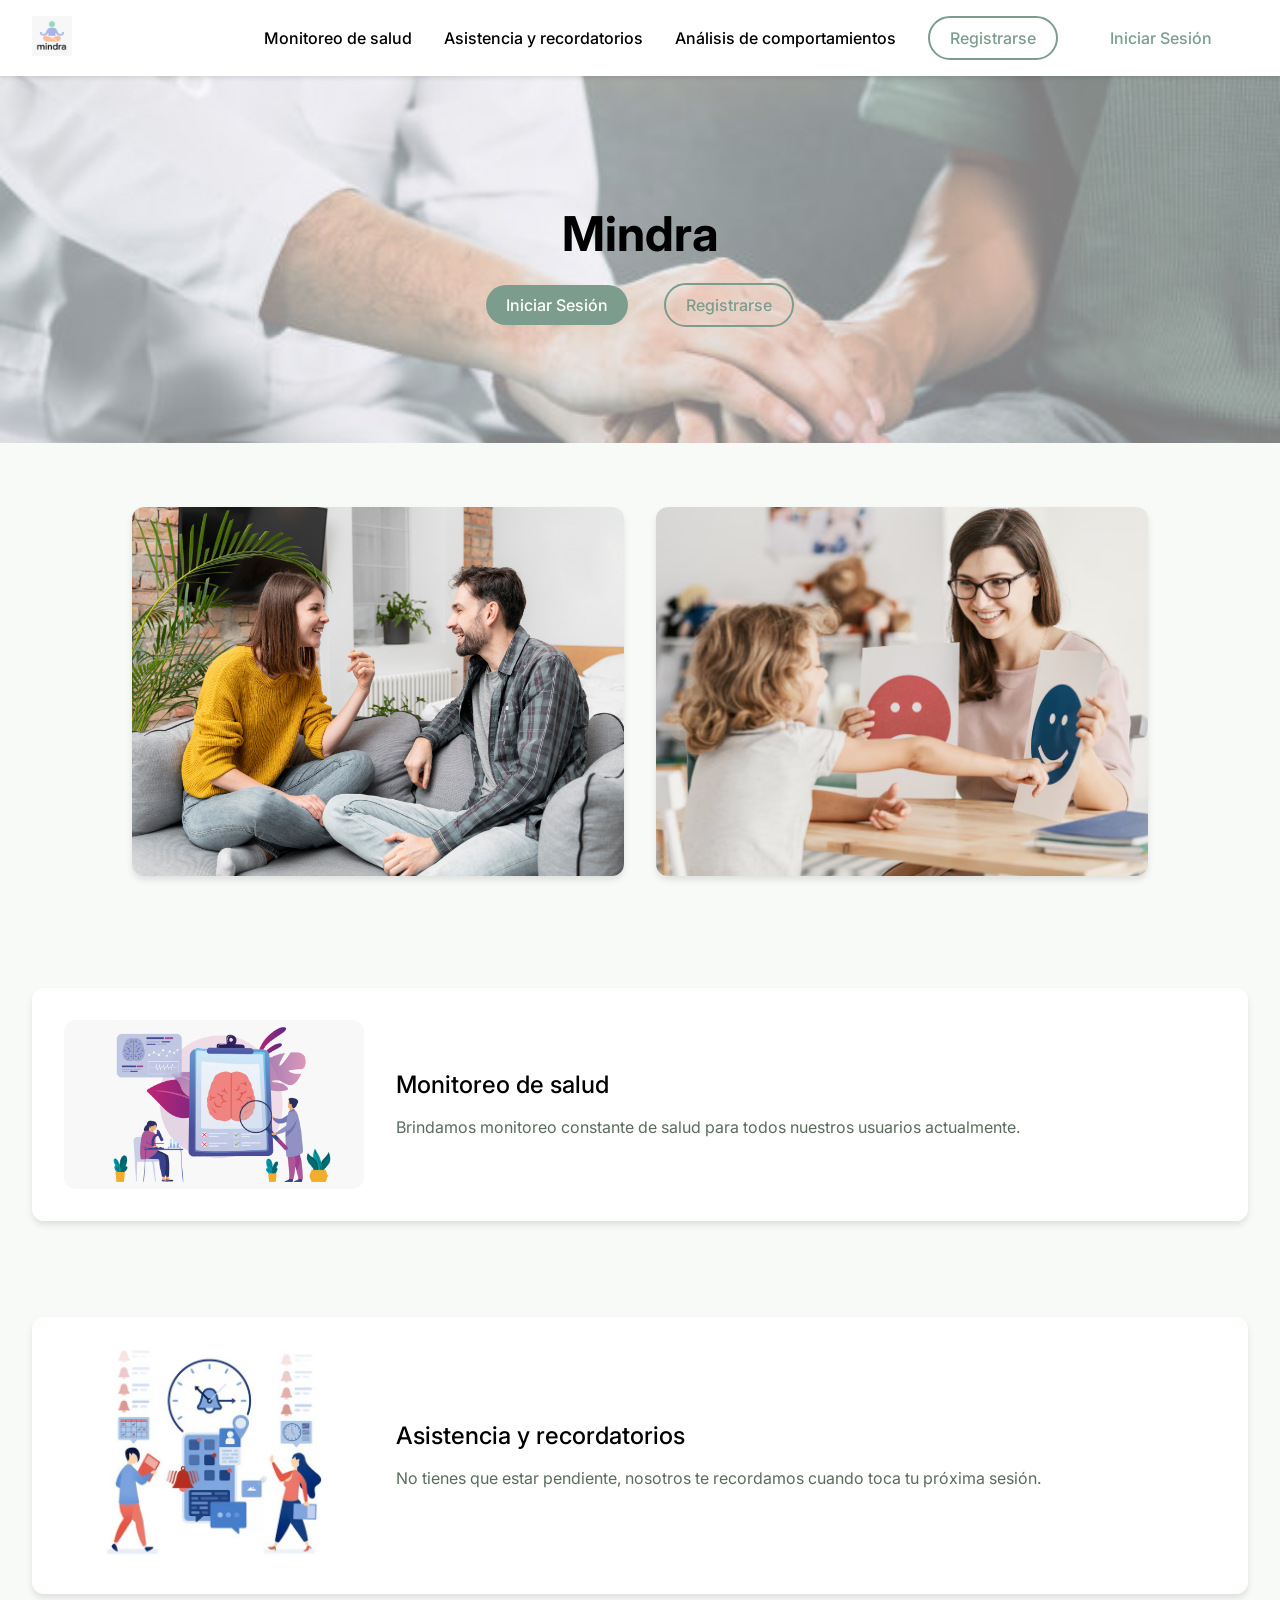
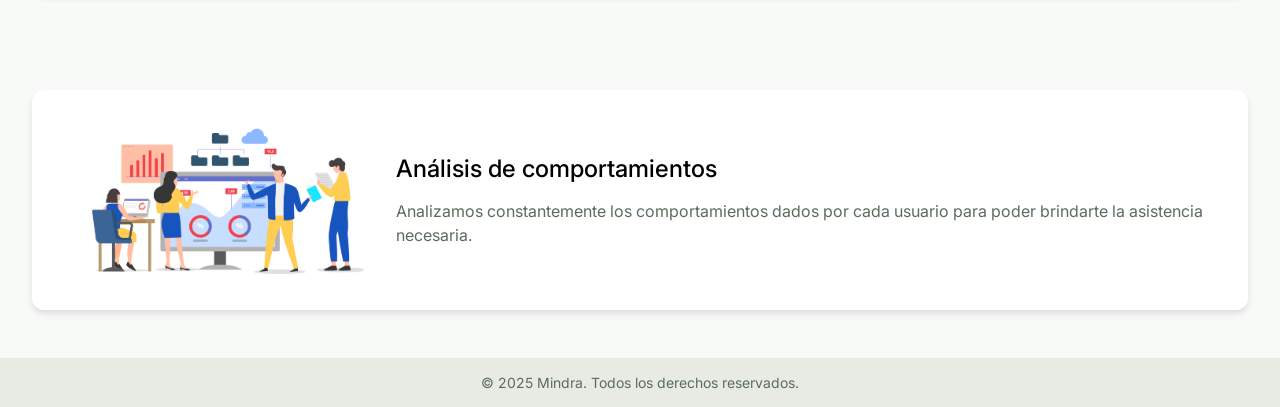
==== public/index.html @ e65b7c63 "Correcciones Challenge" ====
<!DOCTYPE html>
<html lang="es">
<head>
    <meta charset="UTF-8">
    <meta name="viewport" content="width=device-width, initial-scale=1.0">
    <title>Mindra</title>
    <link rel="stylesheet" href="assets/styles/styles.css">
    <link href="https://fonts.googleapis.com/css2?family=Inter:wght@400;500;700&display=swap" rel="stylesheet">
    <link rel="icon" type="image/x-icon" href="favicon.ico">
</head>
<body>
    <header>
        <div class="logo">
            <img src="assets/images/logo.jpg" alt="Mindra Logo" class="logo-img">
        </div>
        <nav>
            <div class="menu-toggle" id="menu-toggle">&#9776;</div>
            <ul id="menu" class="menu">
                <li><a href="#" id="Monitoreo">Monitoreo de salud</a></li>
                <li><a href="#" id="Asistencia">Asistencia y recordatorios</a></li>
                <li><a href="#" id="Analisis">Análisis de comportamientos</a></li>
                <li><a href="#" class="btn secondary">Registrarse</a></li>
                <li><a href="#" class="btn tertiary">Iniciar Sesión</a></li>
            </ul>
        </nav>
    </header>
    <main>
        <section id="hero" style="background-image: linear-gradient(rgba(255, 255, 255, 0.5), rgba(255, 255, 255, 0.5)), url('assets/images/hero.jpg');">
            <h1>Mindra</h1>
            <div class="btn-group">
                <a href="#login" class="btn primary">Iniciar Sesión</a>
                <a href="#register" class="btn secondary">Registrarse</a>
            </div>
        </section>
        <section class="image-section">
            <div class="image-container">
                <img src="assets/images/Pareja.jpg" alt="Pareja">
                <img src="assets/images/Psicologa.jpg" alt="Psicologa">
            </div>
        </section>
        
<section id="MonitoreoCard" class="card-section">
    <div class="card-horizontal">
        <img src="assets/images/monitoreo.jpg" alt="Monitoreo de salud" class="card-img-horizontal">
        <div class="card-text">
            <h3>Monitoreo de salud</h3>
            <p>Brindamos monitoreo constante de salud para todos nuestros usuarios actualmente.</p>
        </div>
    </div>
</section>


<section id="AsistenciaCard" class="card-section">
    <div class="card-horizontal">
        <img src="assets/images/recordatorios.jpg" alt="Asistencia y recordatorios" class="card-img-horizontal">
        <div class="card-text">
            <h3>Asistencia y recordatorios</h3>
            <p>No tienes que estar pendiente, nosotros te recordamos cuando toca tu próxima sesión.</p>
        </div>
    </div>
</section>


<section id="AnalisisCard" class="card-section">
    <div class="card-horizontal">
        <img src="assets/images/analisis.jpg" alt="Análisis de comportamientos" class="card-img-horizontal">
        <div class="card-text">
            <h3>Análisis de comportamientos</h3>
            <p>Analizamos constantemente los comportamientos dados por cada usuario para poder brindarte la asistencia necesaria.</p>
        </div>
    </div>
</section>

    </main>
    <footer>
        <p>© 2025 Mindra. Todos los derechos reservados.</p>
    </footer>

<template id="loginTemplate">
    <div class="modal" id="loginModal">
        <div class="modal-content">
            <span class="close" id="closeLogin">&times;</span>
            <h2>Iniciar Sesión</h2>
            <input type="text" placeholder="Correo">
            <input type="password" placeholder="Contraseña">
            <button class="btn primary">Entrar</button>
        </div>
    </div>
</template>

<template id="registerTemplate">
    <div class="modal" id="registerModal">
        <div class="modal-content">
            <span class="close" id="closeRegister">&times;</span>
            <h2>Registrarse</h2>
            <input type="text" placeholder="Nombre">
            <input type="email" placeholder="Correo">
            <input type="password" placeholder="Contraseña">
            <button class="btn primary">Registrarse</button>
        </div>
    </div>
</template>
<script src="assets/scripts/main.js"></script>
</body>
</html>
---- public/assets/styles/styles.css ----
* {
    margin: 0;
    padding: 0;
    box-sizing: border-box;
    font-family: 'Inter', sans-serif;
}

header {
    position: sticky;
    top: 0;
    z-index: 1000;
    display: flex;
    justify-content: space-between;
    align-items: center;
    padding: 1rem 2rem;
    background-color: rgba(255, 255, 255, 0.9);
    box-shadow: 0 2px 4px rgba(0, 0, 0, 0.1);
}

.logo-img {
    height: 40px;
}

nav ul {
    display: flex;
    list-style: none;
}

nav ul li {
    margin: 0 1rem;
    position: relative;
}

nav ul li a {
    color: #000000;
    font-size: 16px;
    text-decoration: none;
    font-weight: 500;
}

nav ul li a:hover {
    color: #7C9D8E;
}

.sub-menu {
    display: none;
    position: absolute;
    top: 100%;
    left: 0;
    background-color: #FFFFFF;
    box-shadow: 0 4px 6px rgba(0, 0, 0, 0.1);
    min-width: 150px;
    padding: 0.5rem 0;
    z-index: 1000;
}

.sub-menu a {
    display: block;
    padding: 0.5rem 1rem;
    color: #000000;
    text-decoration: none;
}

.sub-menu a:hover {
    background-color: #F8FAF7;
}

.btn {
    padding: 10px 20px;
    border-radius: 25px;
    text-decoration: none;
    font-weight: 500;
    font-size: 16px;
}

.btn.primary {
    background-color: #7C9D8E;
    color: #FFFFFF;
}

.btn.secondary {
    border: 2px solid #7C9D8E;
    color: #7C9D8E;
    background-color: transparent;
}

.btn.tertiary {
    color: #7C9D8E;
}

#hero {
    background-size: cover;
    background-position: center;
    text-align: center;
    padding: 8rem 0;
    color: #000000;
}

#hero h1 {
    font-size: 48px;
    font-weight: 700;
    margin-bottom: 2rem;
}

.btn-group {
    margin-top: 2rem;
}

.btn-group .btn {
    margin: 0 1rem;
}

.image-section {
    padding: 4rem 2rem;
    background-color: #F8FAF7;
    text-align: center;
}

.image-container {
    display: flex;
    justify-content: center;
    gap: 2rem;
    max-width: 90%;
    margin: 0 auto;
}

.image-container img {
    width: 45%;
    border-radius: 12px;
    box-shadow: 0 4px 6px rgba(0, 0, 0, 0.1);
}

#inicio {
    padding: 4rem 2rem;
    background-color: #F8FAF7;
    text-align: center;
}

#inicio h2 {
    font-size: 32px;
    font-weight: 500;
    color: #000000;
    margin-bottom: 2rem;
}

.cards-container {
    display: grid;
    grid-template-columns: repeat(auto-fit, minmax(18rem, 1fr));
    gap: 2rem;
    max-width: 90%;
    margin: 0 auto;
}

.card {
    background-color: #FFFFFF;
    border-radius: 12px;
    box-shadow: 0 4px 6px rgba(0, 0, 0, 0.1);
    padding: 1.5rem;
    transition: box-shadow 0.3s ease;
}

.card:hover {
    box-shadow: 0 6px 12px rgba(0, 0, 0, 0.15);
}

.card img {
    width: 100%;
    border-radius: 8px;
    margin-bottom: 1rem;
}

.card h3 {
    font-size: 24px;
    font-weight: 500;
    color: #000000;
    margin-bottom: 1rem;
}

.card p {
    font-size: 16px;
    line-height: 24px;
    color: #5A6C5D;
}

footer {
    background-color: #E8EBE4;
    text-align: center;
    padding: 1rem;
    color: #5A6C5D;
    font-size: 14px;
}
.card-section {
    padding: 3rem 2rem;
    background-color: #F8FAF7;
    display: flex;
    justify-content: center;
}

.card-horizontal {
    display: flex;
    align-items: center;
    gap: 2rem;
    width: 100%;
    background-color: #FFFFFF;
    padding: 2rem;
    border-radius: 12px;
    box-shadow: 0 4px 6px rgba(0, 0, 0, 0.1);
    flex-wrap: wrap;
    max-width: 1400px;
}

.card-img-horizontal {
    flex: 1 1 300px;
    max-width: 300px;
    border-radius: 12px;
    width: 100%;
}

.card-text {
    flex: 2 1 400px;
}

.card-text h3 {
    font-size: 24px;
    font-weight: 500;
    color: #000000;
    margin-bottom: 1rem;
}

.card-text p {
    font-size: 16px;
    line-height: 24px;
    color: #5A6C5D;
}

.menu-toggle {
    display: none;
    font-size: 28px;
    cursor: pointer;
}

@media (max-width: 768px) {
    nav {
        flex-direction: column;
        align-items: flex-start;
    }

    .menu-toggle {
        display: block;
        margin-left: auto;
    }

    .menu {
        display: none;
        flex-direction: column;
        width: 100%;
    }

    .menu.active {
        display: flex;
    }

    nav ul li {
        margin: 1rem 0;
    }

    nav ul li a.btn {
        display: inline-block;
        margin-left: 0;
    }
}


.modal {
    display: none;
    position: fixed;
    z-index: 9999;
    left: 0;
    top: 0;
    width: 100%;
    height: 100%;
    overflow: auto;
    background-color: rgba(0,0,0,0.6);
}

.modal-content {
    background-color: #fff;
    margin: 10% auto;
    padding: 20px;
    border-radius: 12px;
    width: 90%;
    max-width: 400px;
    box-shadow: 0 4px 8px rgba(0,0,0,0.2);
    position: relative;
}

.close {
    color: #aaa;
    position: absolute;
    top: 10px;
    right: 20px;
    font-size: 28px;
    cursor: pointer;
}

.close:hover {
    color: #000;
}

.modal-content input {
    width: 100%;
    padding: 10px;
    margin: 10px 0;
    border-radius: 8px;
    border: 1px solid #ccc;
}
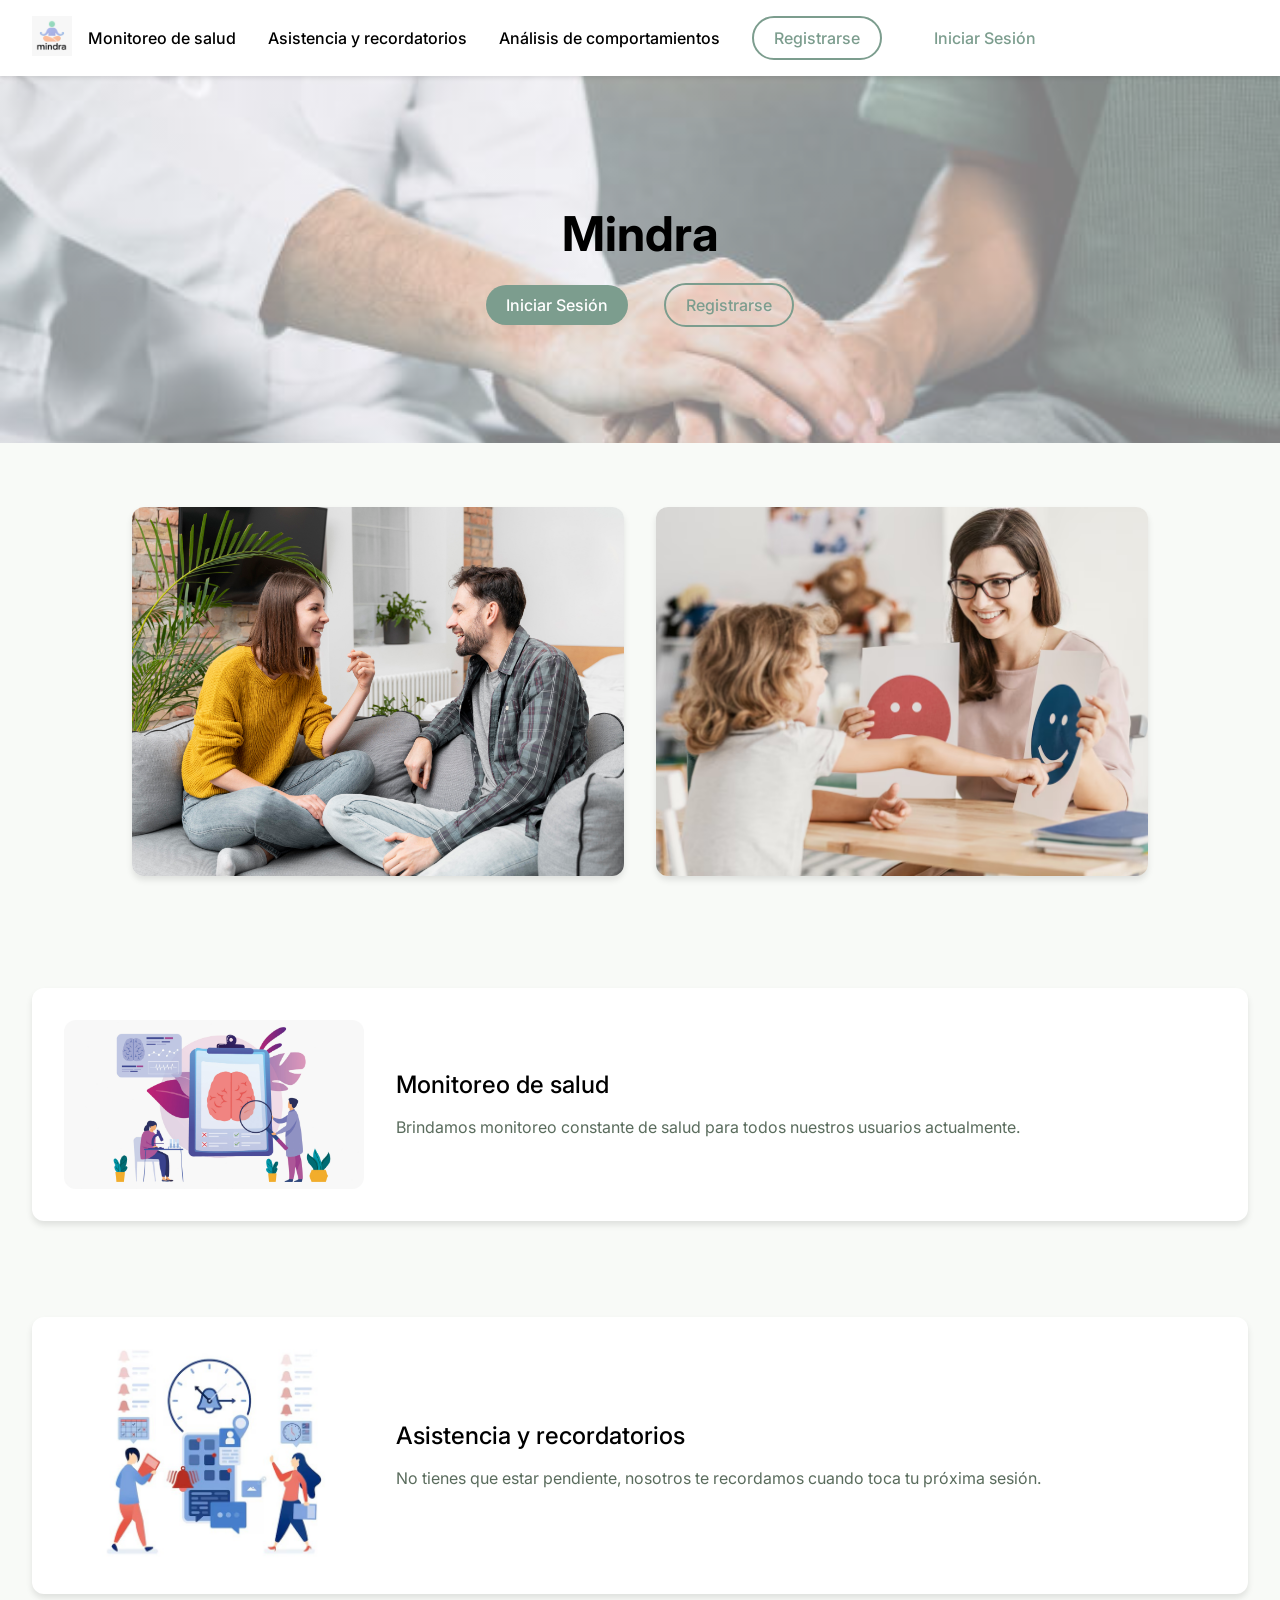
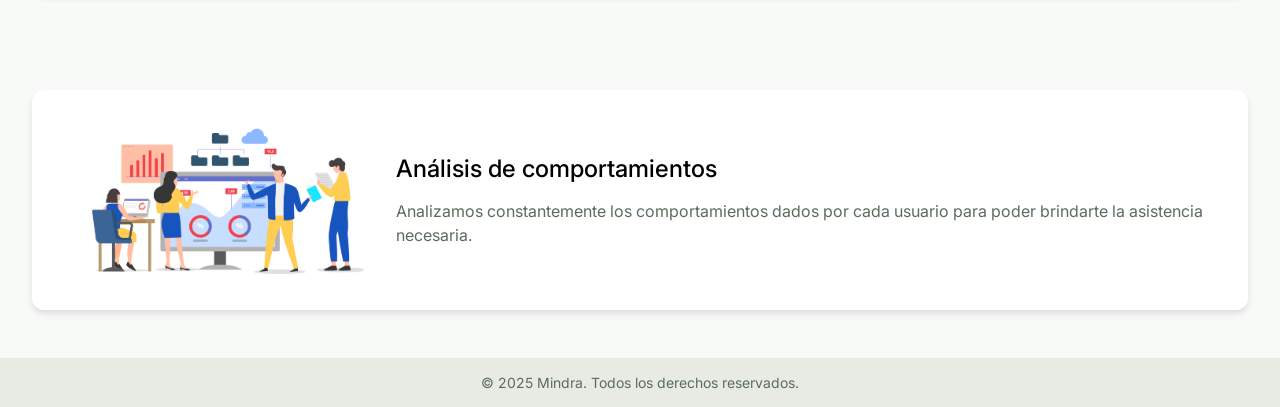
==== commit 4a40b773: "Nuevas paginas" ====
--- a/public/index.html
+++ b/public/index.html
@@ -19,87 +19,89 @@
                 <li><a href="#" id="Monitoreo">Monitoreo de salud</a></li>
                 <li><a href="#" id="Asistencia">Asistencia y recordatorios</a></li>
                 <li><a href="#" id="Analisis">Análisis de comportamientos</a></li>
-                <li><a href="#" class="btn secondary">Registrarse</a></li>
-                <li><a href="#" class="btn tertiary">Iniciar Sesión</a></li>
+                <li><a href="#" class="btn secondary" id="btnRegister">Registrarse</a></li>
+                <li><a href="#" class="btn tertiary" id="btnLogin">Iniciar Sesión</a></li>
+                <li><a href="#" class="btn tertiary" id="btnLogout" style="visibility: hidden;">Cerrar Sesión</a></li>
             </ul>
         </nav>
     </header>
     <main>
         <section id="hero" style="background-image: linear-gradient(rgba(255, 255, 255, 0.5), rgba(255, 255, 255, 0.5)), url('assets/images/hero.jpg');">
             <h1>Mindra</h1>
+            <p id="greeting" style="font-size: 20px; margin-top: 1rem;"></p>
             <div class="btn-group">
-                <a href="#login" class="btn primary">Iniciar Sesión</a>
-                <a href="#register" class="btn secondary">Registrarse</a>
+                <a href="#login" class="btn primary" id="btnHeroLogin">Iniciar Sesión</a>
+                <a href="#register" class="btn secondary" id="btnHeroRegister">Registrarse</a>
             </div>
         </section>
+
         <section class="image-section">
             <div class="image-container">
                 <img src="assets/images/Pareja.jpg" alt="Pareja">
                 <img src="assets/images/Psicologa.jpg" alt="Psicologa">
             </div>
         </section>
-        
-<section id="MonitoreoCard" class="card-section">
-    <div class="card-horizontal">
-        <img src="assets/images/monitoreo.jpg" alt="Monitoreo de salud" class="card-img-horizontal">
-        <div class="card-text">
-            <h3>Monitoreo de salud</h3>
-            <p>Brindamos monitoreo constante de salud para todos nuestros usuarios actualmente.</p>
-        </div>
-    </div>
-</section>
 
+        <section id="MonitoreoCard" class="card-section">
+            <div class="card-horizontal">
+                <img src="assets/images/monitoreo.jpg" alt="Monitoreo de salud" class="card-img-horizontal">
+                <div class="card-text">
+                    <h3>Monitoreo de salud</h3>
+                    <p>Brindamos monitoreo constante de salud para todos nuestros usuarios actualmente.</p>
+                </div>
+            </div>
+        </section>
 
-<section id="AsistenciaCard" class="card-section">
-    <div class="card-horizontal">
-        <img src="assets/images/recordatorios.jpg" alt="Asistencia y recordatorios" class="card-img-horizontal">
-        <div class="card-text">
-            <h3>Asistencia y recordatorios</h3>
-            <p>No tienes que estar pendiente, nosotros te recordamos cuando toca tu próxima sesión.</p>
-        </div>
-    </div>
-</section>
+        <section id="AsistenciaCard" class="card-section">
+            <div class="card-horizontal">
+                <img src="assets/images/recordatorios.jpg" alt="Asistencia y recordatorios" class="card-img-horizontal">
+                <div class="card-text">
+                    <h3>Asistencia y recordatorios</h3>
+                    <p>No tienes que estar pendiente, nosotros te recordamos cuando toca tu próxima sesión.</p>
+                </div>
+            </div>
+        </section>
 
+        <section id="AnalisisCard" class="card-section">
+            <div class="card-horizontal">
+                <img src="assets/images/analisis.jpg" alt="Análisis de comportamientos" class="card-img-horizontal">
+                <div class="card-text">
+                    <h3>Análisis de comportamientos</h3>
+                    <p>Analizamos constantemente los comportamientos dados por cada usuario para poder brindarte la asistencia necesaria.</p>
+                </div>
+            </div>
+        </section>
+    </main>
 
-<section id="AnalisisCard" class="card-section">
-    <div class="card-horizontal">
-        <img src="assets/images/analisis.jpg" alt="Análisis de comportamientos" class="card-img-horizontal">
-        <div class="card-text">
-            <h3>Análisis de comportamientos</h3>
-            <p>Analizamos constantemente los comportamientos dados por cada usuario para poder brindarte la asistencia necesaria.</p>
-        </div>
-    </div>
-</section>
-
-    </main>
     <footer>
         <p>© 2025 Mindra. Todos los derechos reservados.</p>
     </footer>
 
-<template id="loginTemplate">
-    <div class="modal" id="loginModal">
-        <div class="modal-content">
-            <span class="close" id="closeLogin">&times;</span>
-            <h2>Iniciar Sesión</h2>
-            <input type="text" placeholder="Correo">
-            <input type="password" placeholder="Contraseña">
-            <button class="btn primary">Entrar</button>
+    <template id="loginTemplate">
+        <div class="modal" id="loginModal">
+            <div class="modal-content">
+                <span class="close" id="closeLogin">&times;</span>
+                <h2>Iniciar Sesión</h2>
+                <input type="text" placeholder="Correo">
+                <input type="password" placeholder="Contraseña">
+                <button class="btn primary">Entrar</button>
+            </div>
         </div>
-    </div>
-</template>
+    </template>
 
-<template id="registerTemplate">
-    <div class="modal" id="registerModal">
-        <div class="modal-content">
-            <span class="close" id="closeRegister">&times;</span>
-            <h2>Registrarse</h2>
-            <input type="text" placeholder="Nombre">
-            <input type="email" placeholder="Correo">
-            <input type="password" placeholder="Contraseña">
-            <button class="btn primary">Registrarse</button>
+    <template id="registerTemplate">
+        <div class="modal" id="registerModal">
+            <div class="modal-content">
+                <span class="close" id="closeRegister">&times;</span>
+                <h2>Registrarse</h2>
+                <input type="text" placeholder="Nombre">
+                <input type="email" placeholder="Correo">
+                <input type="password" placeholder="Contraseña">
+                <button class="btn primary">Registrarse</button>
+            </div>
         </div>
-    </div>
-</template>
-<script src="assets/scripts/main.js"></script>
+    </template>
+
+    <script src="assets/scripts/main.js"></script>
 </body>
 </html>
--- a/public/assets/styles/styles.css
+++ b/public/assets/styles/styles.css
@@ -292,6 +292,11 @@
     max-width: 400px;
     box-shadow: 0 4px 8px rgba(0,0,0,0.2);
     position: relative;
+
+    display: flex;
+    flex-direction: column;
+    align-items: center;
+    gap: 10px;
 }
 
 .close {
@@ -308,9 +313,109 @@
 }
 
 .modal-content input {
-    width: 100%;
+    width: 80%;
     padding: 10px;
     margin: 10px 0;
     border-radius: 8px;
     border: 1px solid #ccc;
 }
+
+.modal-content button {
+    align-self: center;
+    padding: 10px 20px;
+    border-radius: 25px;
+    background-color: #7C9D8E;
+    color: #FFFFFF;
+    border: none;
+    cursor: pointer;
+}
+
+.modal-content button:hover {
+    background-color: #688779;
+}
+
+.sidebar {
+  background-color: #4e5d52; /* Verde oscuro */
+  padding: 1rem;
+  box-shadow: 0 2px 5px rgba(0, 0, 0, 0.1);
+  width: 250px;
+  height: 100vh;
+  position: fixed;
+  top: 0;
+  left: 0;
+  color: white;
+  font-family: 'Segoe UI', Tahoma, Geneva, Verdana, sans-serif;
+}
+
+.sidebar-header {
+  font-size: 24px;
+  font-weight: bold;
+  margin-bottom: 1.5rem;
+  color: white;
+}
+
+.sidebar-menu {
+  list-style: none;
+  padding: 0;
+  display: flex;
+  flex-direction: column;
+  gap: 1rem;
+}
+
+.sidebar-menu li {
+  display: block;
+}
+
+.sidebar-menu a {
+  text-decoration: none;
+  color: white;
+  font-size: 16px;
+  padding: 0.5rem 1rem;
+  display: block;
+  border-radius: 6px;
+  transition: background 0.2s ease;
+}
+
+.sidebar-menu a:hover {
+  background-color: #3a453c; /* Verde más oscuro al pasar el mouse */
+}
+
+.main-content {
+  margin-left: 270px;
+  padding: 2rem;
+}
+
+.card {
+  background-color: white;
+  border-radius: 10px;
+  padding: 1rem;
+  margin-bottom: 1.5rem; /* <- agrega espacio entre cards */
+  box-shadow: 0 2px 4px rgba(0, 0, 0, 0.1);
+}
+
+.emotion-btn {
+      margin: 0.5rem 0.5rem 0 0;
+      padding: 0.5rem 1rem;
+      border: 1px solid #ccc;
+      border-radius: 8px;
+      background-color: #f0f8ff;
+      cursor: pointer;
+      font-size: 1rem;
+      transition: background-color 0.2s ease;
+}
+
+.emotion-btn:hover {
+      background-color: #e0f0ff;
+}
+
+.emotion-btn.selected {
+      background-color: #d1e7dd;
+      border-color: #198754;
+      color: #155724;
+      font-weight: bold;
+}
+.response {
+      margin-top: 0.5rem;
+      font-style: italic;
+      color: #333;
+}
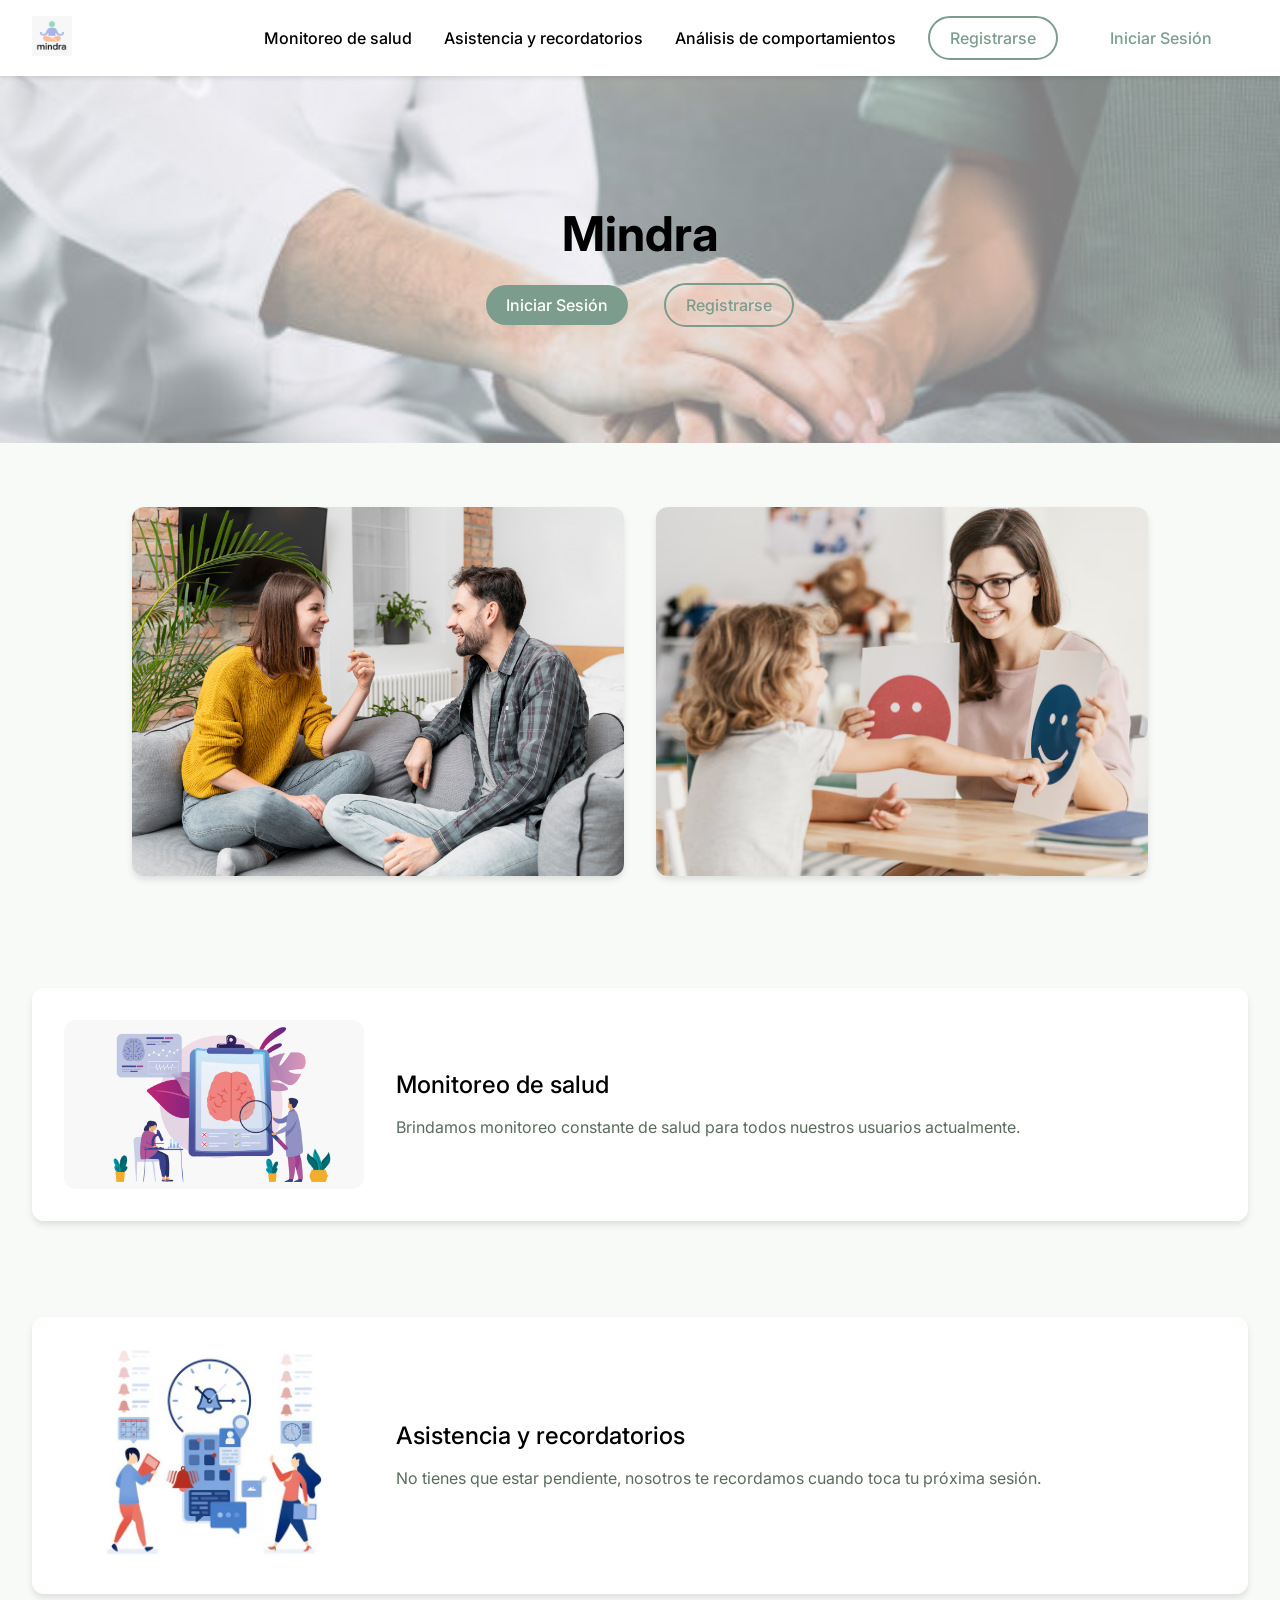
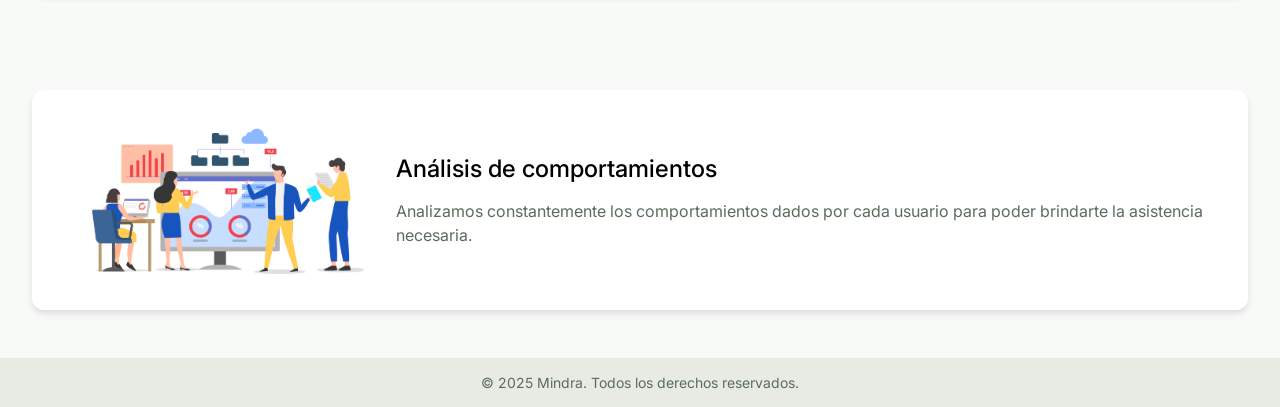
==== commit fe0245c8: "Revert "Nuevas paginas" This reverts commit 4a40b773812ffebf92f64d1e1ba0604b221a996c." ====
--- a/public/index.html
+++ b/public/index.html
@@ -19,89 +19,87 @@
                 <li><a href="#" id="Monitoreo">Monitoreo de salud</a></li>
                 <li><a href="#" id="Asistencia">Asistencia y recordatorios</a></li>
                 <li><a href="#" id="Analisis">Análisis de comportamientos</a></li>
-                <li><a href="#" class="btn secondary" id="btnRegister">Registrarse</a></li>
-                <li><a href="#" class="btn tertiary" id="btnLogin">Iniciar Sesión</a></li>
-                <li><a href="#" class="btn tertiary" id="btnLogout" style="visibility: hidden;">Cerrar Sesión</a></li>
+                <li><a href="#" class="btn secondary">Registrarse</a></li>
+                <li><a href="#" class="btn tertiary">Iniciar Sesión</a></li>
             </ul>
         </nav>
     </header>
     <main>
         <section id="hero" style="background-image: linear-gradient(rgba(255, 255, 255, 0.5), rgba(255, 255, 255, 0.5)), url('assets/images/hero.jpg');">
             <h1>Mindra</h1>
-            <p id="greeting" style="font-size: 20px; margin-top: 1rem;"></p>
             <div class="btn-group">
-                <a href="#login" class="btn primary" id="btnHeroLogin">Iniciar Sesión</a>
-                <a href="#register" class="btn secondary" id="btnHeroRegister">Registrarse</a>
+                <a href="#login" class="btn primary">Iniciar Sesión</a>
+                <a href="#register" class="btn secondary">Registrarse</a>
             </div>
         </section>
-
         <section class="image-section">
             <div class="image-container">
                 <img src="assets/images/Pareja.jpg" alt="Pareja">
                 <img src="assets/images/Psicologa.jpg" alt="Psicologa">
             </div>
         </section>
+        
+<section id="MonitoreoCard" class="card-section">
+    <div class="card-horizontal">
+        <img src="assets/images/monitoreo.jpg" alt="Monitoreo de salud" class="card-img-horizontal">
+        <div class="card-text">
+            <h3>Monitoreo de salud</h3>
+            <p>Brindamos monitoreo constante de salud para todos nuestros usuarios actualmente.</p>
+        </div>
+    </div>
+</section>
 
-        <section id="MonitoreoCard" class="card-section">
-            <div class="card-horizontal">
-                <img src="assets/images/monitoreo.jpg" alt="Monitoreo de salud" class="card-img-horizontal">
-                <div class="card-text">
-                    <h3>Monitoreo de salud</h3>
-                    <p>Brindamos monitoreo constante de salud para todos nuestros usuarios actualmente.</p>
-                </div>
-            </div>
-        </section>
 
-        <section id="AsistenciaCard" class="card-section">
-            <div class="card-horizontal">
-                <img src="assets/images/recordatorios.jpg" alt="Asistencia y recordatorios" class="card-img-horizontal">
-                <div class="card-text">
-                    <h3>Asistencia y recordatorios</h3>
-                    <p>No tienes que estar pendiente, nosotros te recordamos cuando toca tu próxima sesión.</p>
-                </div>
-            </div>
-        </section>
+<section id="AsistenciaCard" class="card-section">
+    <div class="card-horizontal">
+        <img src="assets/images/recordatorios.jpg" alt="Asistencia y recordatorios" class="card-img-horizontal">
+        <div class="card-text">
+            <h3>Asistencia y recordatorios</h3>
+            <p>No tienes que estar pendiente, nosotros te recordamos cuando toca tu próxima sesión.</p>
+        </div>
+    </div>
+</section>
 
-        <section id="AnalisisCard" class="card-section">
-            <div class="card-horizontal">
-                <img src="assets/images/analisis.jpg" alt="Análisis de comportamientos" class="card-img-horizontal">
-                <div class="card-text">
-                    <h3>Análisis de comportamientos</h3>
-                    <p>Analizamos constantemente los comportamientos dados por cada usuario para poder brindarte la asistencia necesaria.</p>
-                </div>
-            </div>
-        </section>
+
+<section id="AnalisisCard" class="card-section">
+    <div class="card-horizontal">
+        <img src="assets/images/analisis.jpg" alt="Análisis de comportamientos" class="card-img-horizontal">
+        <div class="card-text">
+            <h3>Análisis de comportamientos</h3>
+            <p>Analizamos constantemente los comportamientos dados por cada usuario para poder brindarte la asistencia necesaria.</p>
+        </div>
+    </div>
+</section>
+
     </main>
-
     <footer>
         <p>© 2025 Mindra. Todos los derechos reservados.</p>
     </footer>
 
-    <template id="loginTemplate">
-        <div class="modal" id="loginModal">
-            <div class="modal-content">
-                <span class="close" id="closeLogin">&times;</span>
-                <h2>Iniciar Sesión</h2>
-                <input type="text" placeholder="Correo">
-                <input type="password" placeholder="Contraseña">
-                <button class="btn primary">Entrar</button>
-            </div>
+<template id="loginTemplate">
+    <div class="modal" id="loginModal">
+        <div class="modal-content">
+            <span class="close" id="closeLogin">&times;</span>
+            <h2>Iniciar Sesión</h2>
+            <input type="text" placeholder="Correo">
+            <input type="password" placeholder="Contraseña">
+            <button class="btn primary">Entrar</button>
         </div>
-    </template>
+    </div>
+</template>
 
-    <template id="registerTemplate">
-        <div class="modal" id="registerModal">
-            <div class="modal-content">
-                <span class="close" id="closeRegister">&times;</span>
-                <h2>Registrarse</h2>
-                <input type="text" placeholder="Nombre">
-                <input type="email" placeholder="Correo">
-                <input type="password" placeholder="Contraseña">
-                <button class="btn primary">Registrarse</button>
-            </div>
+<template id="registerTemplate">
+    <div class="modal" id="registerModal">
+        <div class="modal-content">
+            <span class="close" id="closeRegister">&times;</span>
+            <h2>Registrarse</h2>
+            <input type="text" placeholder="Nombre">
+            <input type="email" placeholder="Correo">
+            <input type="password" placeholder="Contraseña">
+            <button class="btn primary">Registrarse</button>
         </div>
-    </template>
-
-    <script src="assets/scripts/main.js"></script>
+    </div>
+</template>
+<script src="assets/scripts/main.js"></script>
 </body>
 </html>
--- a/public/assets/styles/styles.css
+++ b/public/assets/styles/styles.css
@@ -333,89 +333,3 @@
 .modal-content button:hover {
     background-color: #688779;
 }
-
-.sidebar {
-  background-color: #4e5d52; /* Verde oscuro */
-  padding: 1rem;
-  box-shadow: 0 2px 5px rgba(0, 0, 0, 0.1);
-  width: 250px;
-  height: 100vh;
-  position: fixed;
-  top: 0;
-  left: 0;
-  color: white;
-  font-family: 'Segoe UI', Tahoma, Geneva, Verdana, sans-serif;
-}
-
-.sidebar-header {
-  font-size: 24px;
-  font-weight: bold;
-  margin-bottom: 1.5rem;
-  color: white;
-}
-
-.sidebar-menu {
-  list-style: none;
-  padding: 0;
-  display: flex;
-  flex-direction: column;
-  gap: 1rem;
-}
-
-.sidebar-menu li {
-  display: block;
-}
-
-.sidebar-menu a {
-  text-decoration: none;
-  color: white;
-  font-size: 16px;
-  padding: 0.5rem 1rem;
-  display: block;
-  border-radius: 6px;
-  transition: background 0.2s ease;
-}
-
-.sidebar-menu a:hover {
-  background-color: #3a453c; /* Verde más oscuro al pasar el mouse */
-}
-
-.main-content {
-  margin-left: 270px;
-  padding: 2rem;
-}
-
-.card {
-  background-color: white;
-  border-radius: 10px;
-  padding: 1rem;
-  margin-bottom: 1.5rem; /* <- agrega espacio entre cards */
-  box-shadow: 0 2px 4px rgba(0, 0, 0, 0.1);
-}
-
-.emotion-btn {
-      margin: 0.5rem 0.5rem 0 0;
-      padding: 0.5rem 1rem;
-      border: 1px solid #ccc;
-      border-radius: 8px;
-      background-color: #f0f8ff;
-      cursor: pointer;
-      font-size: 1rem;
-      transition: background-color 0.2s ease;
-}
-
-.emotion-btn:hover {
-      background-color: #e0f0ff;
-}
-
-.emotion-btn.selected {
-      background-color: #d1e7dd;
-      border-color: #198754;
-      color: #155724;
-      font-weight: bold;
-}
-.response {
-      margin-top: 0.5rem;
-      font-style: italic;
-      color: #333;
-}
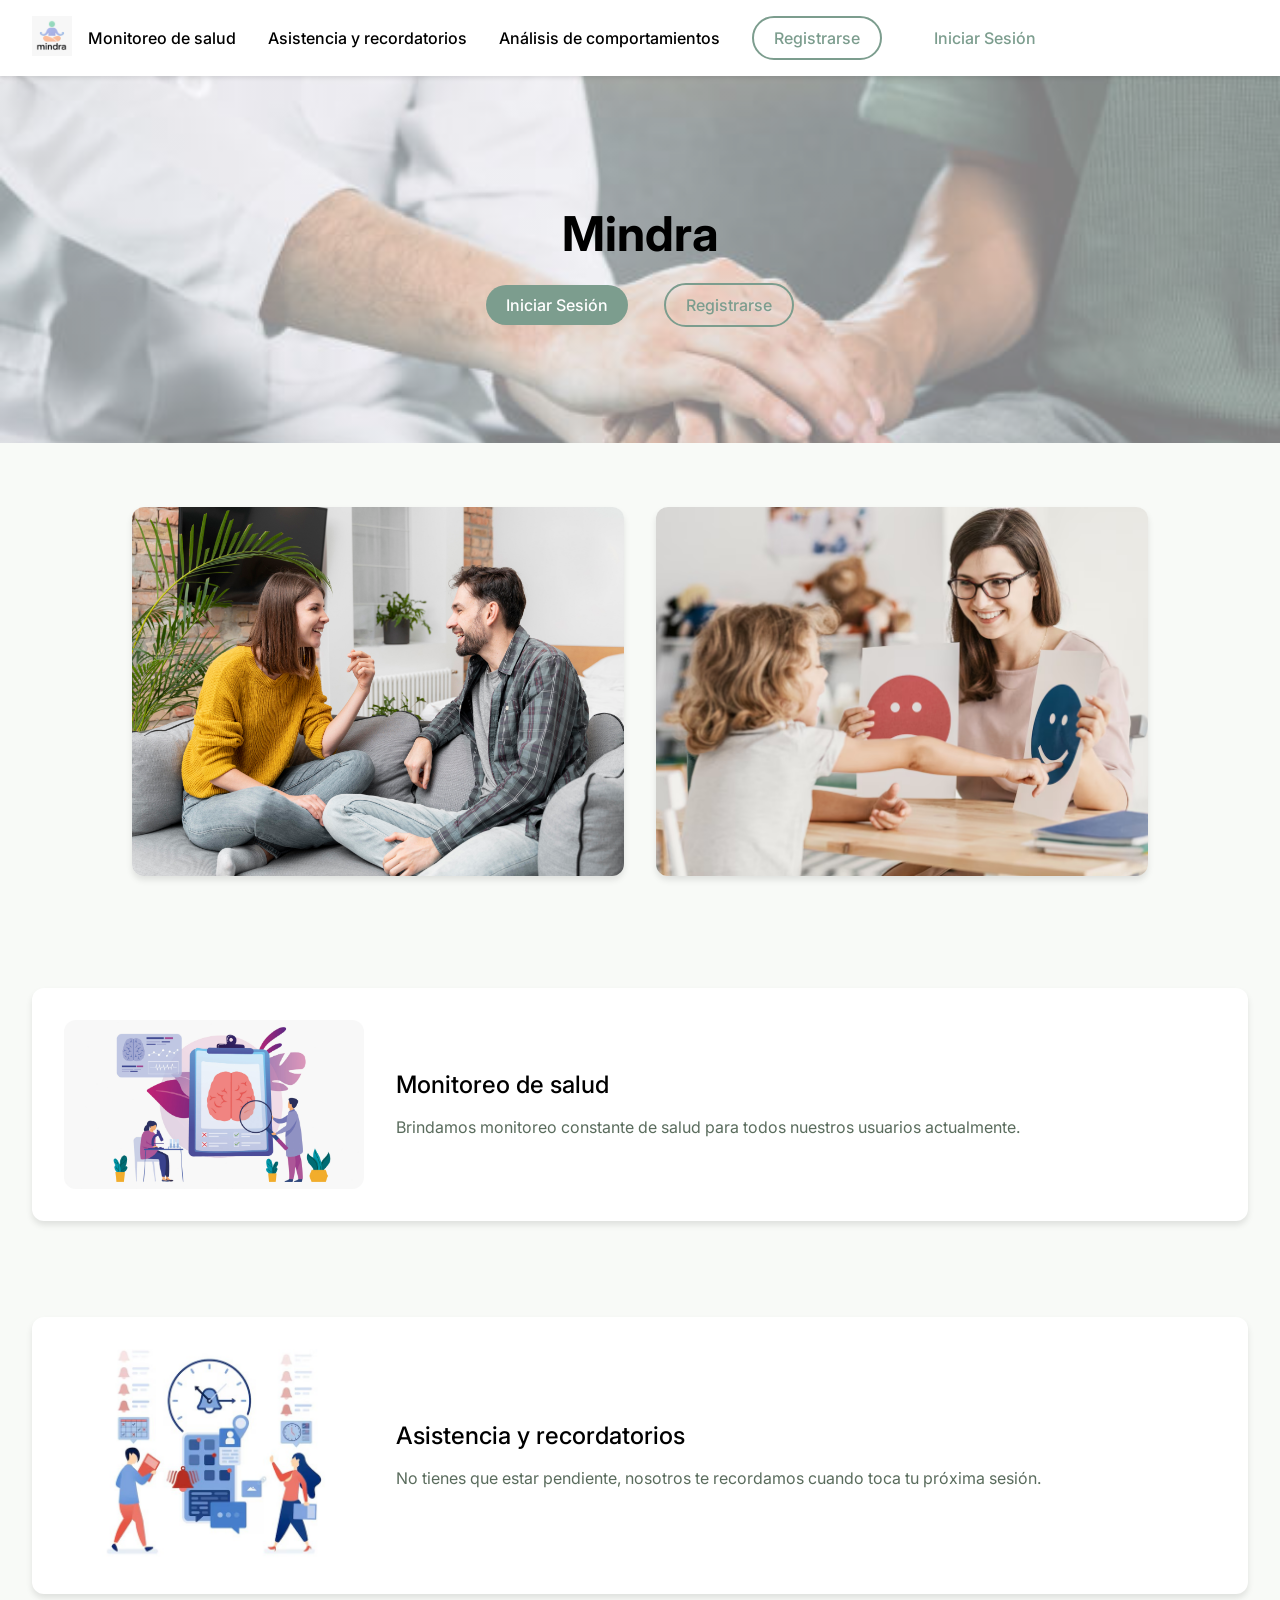
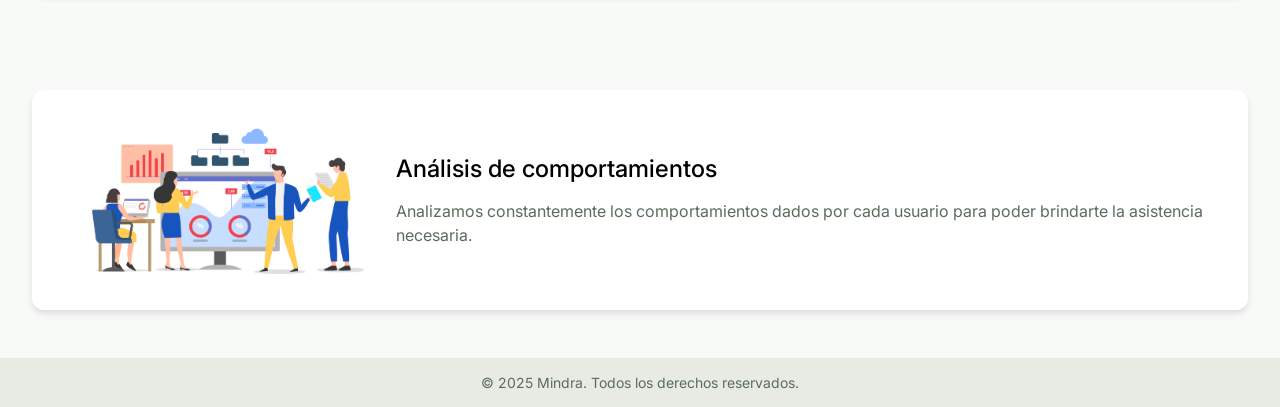
==== commit 0d1e5fea: "Pagina + sidebar" ====
--- a/public/index.html
+++ b/public/index.html
@@ -19,87 +19,89 @@
                 <li><a href="#" id="Monitoreo">Monitoreo de salud</a></li>
                 <li><a href="#" id="Asistencia">Asistencia y recordatorios</a></li>
                 <li><a href="#" id="Analisis">Análisis de comportamientos</a></li>
-                <li><a href="#" class="btn secondary">Registrarse</a></li>
-                <li><a href="#" class="btn tertiary">Iniciar Sesión</a></li>
+                <li><a href="#" class="btn secondary" id="btnRegister">Registrarse</a></li>
+                <li><a href="#" class="btn tertiary" id="btnLogin">Iniciar Sesión</a></li>
+                <li><a href="#" class="btn tertiary" id="btnLogout" style="visibility: hidden;">Cerrar Sesión</a></li>
             </ul>
         </nav>
     </header>
     <main>
         <section id="hero" style="background-image: linear-gradient(rgba(255, 255, 255, 0.5), rgba(255, 255, 255, 0.5)), url('assets/images/hero.jpg');">
             <h1>Mindra</h1>
+            <p id="greeting" style="font-size: 20px; margin-top: 1rem;"></p>
             <div class="btn-group">
-                <a href="#login" class="btn primary">Iniciar Sesión</a>
-                <a href="#register" class="btn secondary">Registrarse</a>
+                <a href="#login" class="btn primary" id="btnHeroLogin">Iniciar Sesión</a>
+                <a href="#register" class="btn secondary" id="btnHeroRegister">Registrarse</a>
             </div>
         </section>
+
         <section class="image-section">
             <div class="image-container">
                 <img src="assets/images/Pareja.jpg" alt="Pareja">
                 <img src="assets/images/Psicologa.jpg" alt="Psicologa">
             </div>
         </section>
-        
-<section id="MonitoreoCard" class="card-section">
-    <div class="card-horizontal">
-        <img src="assets/images/monitoreo.jpg" alt="Monitoreo de salud" class="card-img-horizontal">
-        <div class="card-text">
-            <h3>Monitoreo de salud</h3>
-            <p>Brindamos monitoreo constante de salud para todos nuestros usuarios actualmente.</p>
-        </div>
-    </div>
-</section>
 
+        <section id="MonitoreoCard" class="card-section">
+            <div class="card-horizontal">
+                <img src="assets/images/monitoreo.jpg" alt="Monitoreo de salud" class="card-img-horizontal">
+                <div class="card-text">
+                    <h3>Monitoreo de salud</h3>
+                    <p>Brindamos monitoreo constante de salud para todos nuestros usuarios actualmente.</p>
+                </div>
+            </div>
+        </section>
 
-<section id="AsistenciaCard" class="card-section">
-    <div class="card-horizontal">
-        <img src="assets/images/recordatorios.jpg" alt="Asistencia y recordatorios" class="card-img-horizontal">
-        <div class="card-text">
-            <h3>Asistencia y recordatorios</h3>
-            <p>No tienes que estar pendiente, nosotros te recordamos cuando toca tu próxima sesión.</p>
-        </div>
-    </div>
-</section>
+        <section id="AsistenciaCard" class="card-section">
+            <div class="card-horizontal">
+                <img src="assets/images/recordatorios.jpg" alt="Asistencia y recordatorios" class="card-img-horizontal">
+                <div class="card-text">
+                    <h3>Asistencia y recordatorios</h3>
+                    <p>No tienes que estar pendiente, nosotros te recordamos cuando toca tu próxima sesión.</p>
+                </div>
+            </div>
+        </section>
 
+        <section id="AnalisisCard" class="card-section">
+            <div class="card-horizontal">
+                <img src="assets/images/analisis.jpg" alt="Análisis de comportamientos" class="card-img-horizontal">
+                <div class="card-text">
+                    <h3>Análisis de comportamientos</h3>
+                    <p>Analizamos constantemente los comportamientos dados por cada usuario para poder brindarte la asistencia necesaria.</p>
+                </div>
+            </div>
+        </section>
+    </main>
 
-<section id="AnalisisCard" class="card-section">
-    <div class="card-horizontal">
-        <img src="assets/images/analisis.jpg" alt="Análisis de comportamientos" class="card-img-horizontal">
-        <div class="card-text">
-            <h3>Análisis de comportamientos</h3>
-            <p>Analizamos constantemente los comportamientos dados por cada usuario para poder brindarte la asistencia necesaria.</p>
-        </div>
-    </div>
-</section>
-
-    </main>
     <footer>
         <p>© 2025 Mindra. Todos los derechos reservados.</p>
     </footer>
 
-<template id="loginTemplate">
-    <div class="modal" id="loginModal">
-        <div class="modal-content">
-            <span class="close" id="closeLogin">&times;</span>
-            <h2>Iniciar Sesión</h2>
-            <input type="text" placeholder="Correo">
-            <input type="password" placeholder="Contraseña">
-            <button class="btn primary">Entrar</button>
+    <template id="loginTemplate">
+        <div class="modal" id="loginModal">
+            <div class="modal-content">
+                <span class="close" id="closeLogin">&times;</span>
+                <h2>Iniciar Sesión</h2>
+                <input type="text" placeholder="Correo">
+                <input type="password" placeholder="Contraseña">
+                <button class="btn primary">Entrar</button>
+            </div>
         </div>
-    </div>
-</template>
+    </template>
 
-<template id="registerTemplate">
-    <div class="modal" id="registerModal">
-        <div class="modal-content">
-            <span class="close" id="closeRegister">&times;</span>
-            <h2>Registrarse</h2>
-            <input type="text" placeholder="Nombre">
-            <input type="email" placeholder="Correo">
-            <input type="password" placeholder="Contraseña">
-            <button class="btn primary">Registrarse</button>
+    <template id="registerTemplate">
+        <div class="modal" id="registerModal">
+            <div class="modal-content">
+                <span class="close" id="closeRegister">&times;</span>
+                <h2>Registrarse</h2>
+                <input type="text" placeholder="Nombre">
+                <input type="email" placeholder="Correo">
+                <input type="password" placeholder="Contraseña">
+                <button class="btn primary">Registrarse</button>
+            </div>
         </div>
-    </div>
-</template>
-<script src="assets/scripts/main.js"></script>
+    </template>
+
+    <script src="assets/scripts/main.js"></script>
 </body>
 </html>
--- a/public/assets/styles/styles.css
+++ b/public/assets/styles/styles.css
@@ -333,3 +333,89 @@
 .modal-content button:hover {
     background-color: #688779;
 }
+
+.sidebar {
+  background-color: #4e5d52; /* Verde oscuro */
+  padding: 1rem;
+  box-shadow: 0 2px 5px rgba(0, 0, 0, 0.1);
+  width: 250px;
+  height: 100vh;
+  position: fixed;
+  top: 0;
+  left: 0;
+  color: white;
+  font-family: 'Segoe UI', Tahoma, Geneva, Verdana, sans-serif;
+}
+
+.sidebar-header {
+  font-size: 24px;
+  font-weight: bold;
+  margin-bottom: 1.5rem;
+  color: white;
+}
+
+.sidebar-menu {
+  list-style: none;
+  padding: 0;
+  display: flex;
+  flex-direction: column;
+  gap: 1rem;
+}
+
+.sidebar-menu li {
+  display: block;
+}
+
+.sidebar-menu a {
+  text-decoration: none;
+  color: white;
+  font-size: 16px;
+  padding: 0.5rem 1rem;
+  display: block;
+  border-radius: 6px;
+  transition: background 0.2s ease;
+}
+
+.sidebar-menu a:hover {
+  background-color: #3a453c; /* Verde más oscuro al pasar el mouse */
+}
+
+.main-content {
+  margin-left: 270px;
+  padding: 2rem;
+}
+
+.card {
+  background-color: white;
+  border-radius: 10px;
+  padding: 1rem;
+  margin-bottom: 1.5rem; /* <- agrega espacio entre cards */
+  box-shadow: 0 2px 4px rgba(0, 0, 0, 0.1);
+}
+
+.emotion-btn {
+      margin: 0.5rem 0.5rem 0 0;
+      padding: 0.5rem 1rem;
+      border: 1px solid #ccc;
+      border-radius: 8px;
+      background-color: #f0f8ff;
+      cursor: pointer;
+      font-size: 1rem;
+      transition: background-color 0.2s ease;
+}
+
+.emotion-btn:hover {
+      background-color: #e0f0ff;
+}
+
+.emotion-btn.selected {
+      background-color: #d1e7dd;
+      border-color: #198754;
+      color: #155724;
+      font-weight: bold;
+}
+.response {
+      margin-top: 0.5rem;
+      font-style: italic;
+      color: #333;
+}
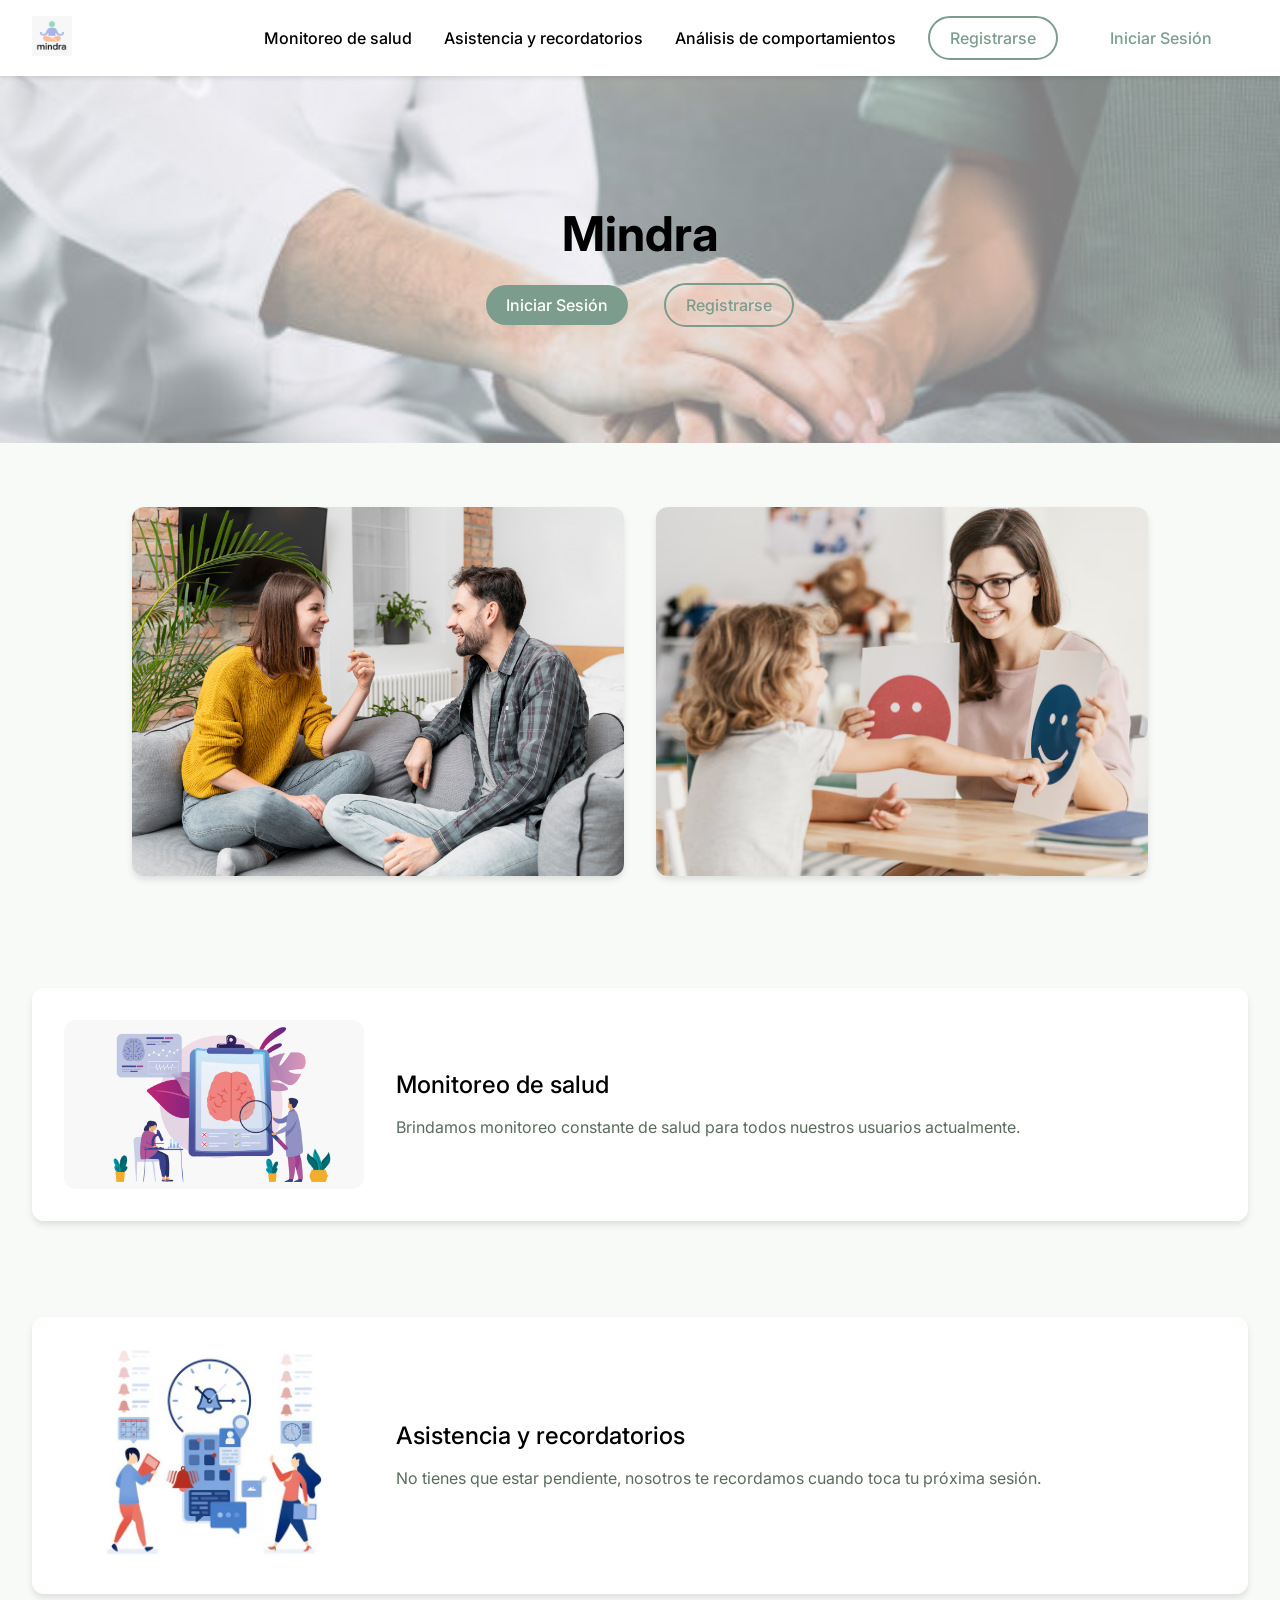
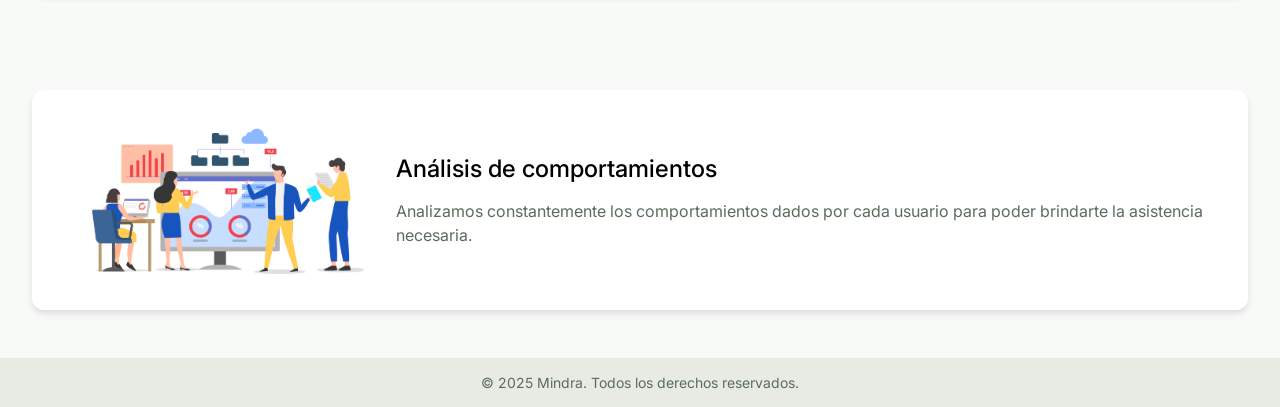
==== commit 887f5b78: "Revert "Pagina + sidebar"" ====
--- a/public/index.html
+++ b/public/index.html
@@ -19,89 +19,87 @@
                 <li><a href="#" id="Monitoreo">Monitoreo de salud</a></li>
                 <li><a href="#" id="Asistencia">Asistencia y recordatorios</a></li>
                 <li><a href="#" id="Analisis">Análisis de comportamientos</a></li>
-                <li><a href="#" class="btn secondary" id="btnRegister">Registrarse</a></li>
-                <li><a href="#" class="btn tertiary" id="btnLogin">Iniciar Sesión</a></li>
-                <li><a href="#" class="btn tertiary" id="btnLogout" style="visibility: hidden;">Cerrar Sesión</a></li>
+                <li><a href="#" class="btn secondary">Registrarse</a></li>
+                <li><a href="#" class="btn tertiary">Iniciar Sesión</a></li>
             </ul>
         </nav>
     </header>
     <main>
         <section id="hero" style="background-image: linear-gradient(rgba(255, 255, 255, 0.5), rgba(255, 255, 255, 0.5)), url('assets/images/hero.jpg');">
             <h1>Mindra</h1>
-            <p id="greeting" style="font-size: 20px; margin-top: 1rem;"></p>
             <div class="btn-group">
-                <a href="#login" class="btn primary" id="btnHeroLogin">Iniciar Sesión</a>
-                <a href="#register" class="btn secondary" id="btnHeroRegister">Registrarse</a>
+                <a href="#login" class="btn primary">Iniciar Sesión</a>
+                <a href="#register" class="btn secondary">Registrarse</a>
             </div>
         </section>
-
         <section class="image-section">
             <div class="image-container">
                 <img src="assets/images/Pareja.jpg" alt="Pareja">
                 <img src="assets/images/Psicologa.jpg" alt="Psicologa">
             </div>
         </section>
+        
+<section id="MonitoreoCard" class="card-section">
+    <div class="card-horizontal">
+        <img src="assets/images/monitoreo.jpg" alt="Monitoreo de salud" class="card-img-horizontal">
+        <div class="card-text">
+            <h3>Monitoreo de salud</h3>
+            <p>Brindamos monitoreo constante de salud para todos nuestros usuarios actualmente.</p>
+        </div>
+    </div>
+</section>
 
-        <section id="MonitoreoCard" class="card-section">
-            <div class="card-horizontal">
-                <img src="assets/images/monitoreo.jpg" alt="Monitoreo de salud" class="card-img-horizontal">
-                <div class="card-text">
-                    <h3>Monitoreo de salud</h3>
-                    <p>Brindamos monitoreo constante de salud para todos nuestros usuarios actualmente.</p>
-                </div>
-            </div>
-        </section>
 
-        <section id="AsistenciaCard" class="card-section">
-            <div class="card-horizontal">
-                <img src="assets/images/recordatorios.jpg" alt="Asistencia y recordatorios" class="card-img-horizontal">
-                <div class="card-text">
-                    <h3>Asistencia y recordatorios</h3>
-                    <p>No tienes que estar pendiente, nosotros te recordamos cuando toca tu próxima sesión.</p>
-                </div>
-            </div>
-        </section>
+<section id="AsistenciaCard" class="card-section">
+    <div class="card-horizontal">
+        <img src="assets/images/recordatorios.jpg" alt="Asistencia y recordatorios" class="card-img-horizontal">
+        <div class="card-text">
+            <h3>Asistencia y recordatorios</h3>
+            <p>No tienes que estar pendiente, nosotros te recordamos cuando toca tu próxima sesión.</p>
+        </div>
+    </div>
+</section>
 
-        <section id="AnalisisCard" class="card-section">
-            <div class="card-horizontal">
-                <img src="assets/images/analisis.jpg" alt="Análisis de comportamientos" class="card-img-horizontal">
-                <div class="card-text">
-                    <h3>Análisis de comportamientos</h3>
-                    <p>Analizamos constantemente los comportamientos dados por cada usuario para poder brindarte la asistencia necesaria.</p>
-                </div>
-            </div>
-        </section>
+
+<section id="AnalisisCard" class="card-section">
+    <div class="card-horizontal">
+        <img src="assets/images/analisis.jpg" alt="Análisis de comportamientos" class="card-img-horizontal">
+        <div class="card-text">
+            <h3>Análisis de comportamientos</h3>
+            <p>Analizamos constantemente los comportamientos dados por cada usuario para poder brindarte la asistencia necesaria.</p>
+        </div>
+    </div>
+</section>
+
     </main>
-
     <footer>
         <p>© 2025 Mindra. Todos los derechos reservados.</p>
     </footer>
 
-    <template id="loginTemplate">
-        <div class="modal" id="loginModal">
-            <div class="modal-content">
-                <span class="close" id="closeLogin">&times;</span>
-                <h2>Iniciar Sesión</h2>
-                <input type="text" placeholder="Correo">
-                <input type="password" placeholder="Contraseña">
-                <button class="btn primary">Entrar</button>
-            </div>
+<template id="loginTemplate">
+    <div class="modal" id="loginModal">
+        <div class="modal-content">
+            <span class="close" id="closeLogin">&times;</span>
+            <h2>Iniciar Sesión</h2>
+            <input type="text" placeholder="Correo">
+            <input type="password" placeholder="Contraseña">
+            <button class="btn primary">Entrar</button>
         </div>
-    </template>
+    </div>
+</template>
 
-    <template id="registerTemplate">
-        <div class="modal" id="registerModal">
-            <div class="modal-content">
-                <span class="close" id="closeRegister">&times;</span>
-                <h2>Registrarse</h2>
-                <input type="text" placeholder="Nombre">
-                <input type="email" placeholder="Correo">
-                <input type="password" placeholder="Contraseña">
-                <button class="btn primary">Registrarse</button>
-            </div>
+<template id="registerTemplate">
+    <div class="modal" id="registerModal">
+        <div class="modal-content">
+            <span class="close" id="closeRegister">&times;</span>
+            <h2>Registrarse</h2>
+            <input type="text" placeholder="Nombre">
+            <input type="email" placeholder="Correo">
+            <input type="password" placeholder="Contraseña">
+            <button class="btn primary">Registrarse</button>
         </div>
-    </template>
-
-    <script src="assets/scripts/main.js"></script>
+    </div>
+</template>
+<script src="assets/scripts/main.js"></script>
 </body>
 </html>
--- a/public/assets/styles/styles.css
+++ b/public/assets/styles/styles.css
@@ -333,89 +333,3 @@
 .modal-content button:hover {
     background-color: #688779;
 }
-
-.sidebar {
-  background-color: #4e5d52; /* Verde oscuro */
-  padding: 1rem;
-  box-shadow: 0 2px 5px rgba(0, 0, 0, 0.1);
-  width: 250px;
-  height: 100vh;
-  position: fixed;
-  top: 0;
-  left: 0;
-  color: white;
-  font-family: 'Segoe UI', Tahoma, Geneva, Verdana, sans-serif;
-}
-
-.sidebar-header {
-  font-size: 24px;
-  font-weight: bold;
-  margin-bottom: 1.5rem;
-  color: white;
-}
-
-.sidebar-menu {
-  list-style: none;
-  padding: 0;
-  display: flex;
-  flex-direction: column;
-  gap: 1rem;
-}
-
-.sidebar-menu li {
-  display: block;
-}
-
-.sidebar-menu a {
-  text-decoration: none;
-  color: white;
-  font-size: 16px;
-  padding: 0.5rem 1rem;
-  display: block;
-  border-radius: 6px;
-  transition: background 0.2s ease;
-}
-
-.sidebar-menu a:hover {
-  background-color: #3a453c; /* Verde más oscuro al pasar el mouse */
-}
-
-.main-content {
-  margin-left: 270px;
-  padding: 2rem;
-}
-
-.card {
-  background-color: white;
-  border-radius: 10px;
-  padding: 1rem;
-  margin-bottom: 1.5rem; /* <- agrega espacio entre cards */
-  box-shadow: 0 2px 4px rgba(0, 0, 0, 0.1);
-}
-
-.emotion-btn {
-      margin: 0.5rem 0.5rem 0 0;
-      padding: 0.5rem 1rem;
-      border: 1px solid #ccc;
-      border-radius: 8px;
-      background-color: #f0f8ff;
-      cursor: pointer;
-      font-size: 1rem;
-      transition: background-color 0.2s ease;
-}
-
-.emotion-btn:hover {
-      background-color: #e0f0ff;
-}
-
-.emotion-btn.selected {
-      background-color: #d1e7dd;
-      border-color: #198754;
-      color: #155724;
-      font-weight: bold;
-}
-.response {
-      margin-top: 0.5rem;
-      font-style: italic;
-      color: #333;
-}
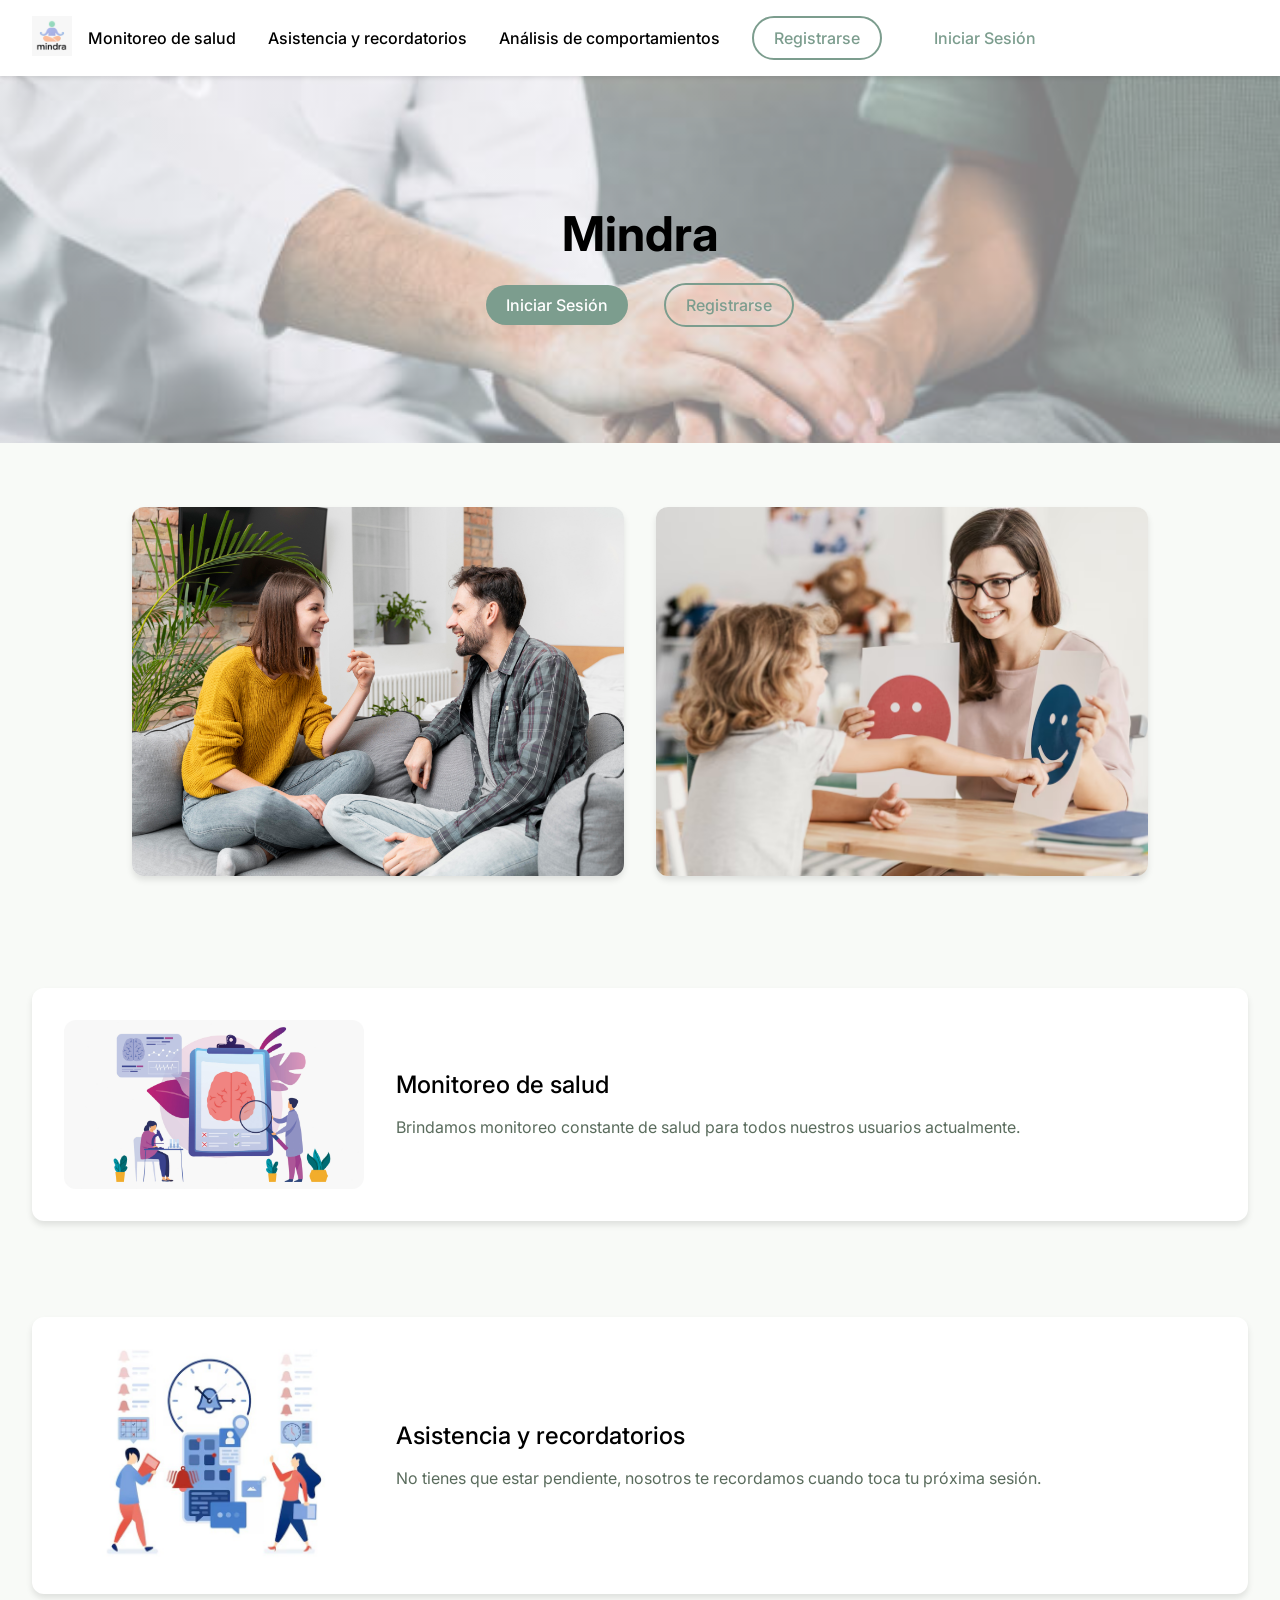
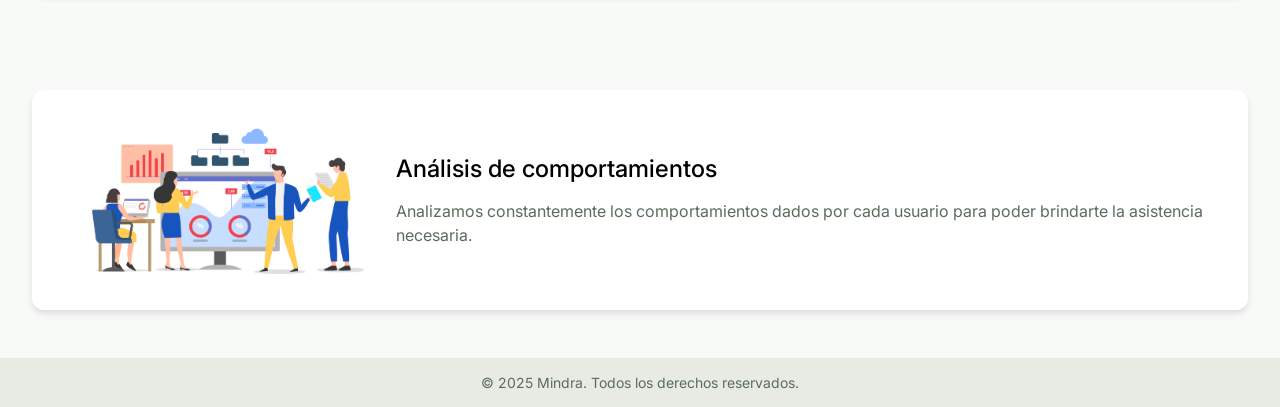
==== commit 3345e417: "Pagina + sidebar" ====
--- a/public/index.html
+++ b/public/index.html
@@ -19,87 +19,89 @@
                 <li><a href="#" id="Monitoreo">Monitoreo de salud</a></li>
                 <li><a href="#" id="Asistencia">Asistencia y recordatorios</a></li>
                 <li><a href="#" id="Analisis">Análisis de comportamientos</a></li>
-                <li><a href="#" class="btn secondary">Registrarse</a></li>
-                <li><a href="#" class="btn tertiary">Iniciar Sesión</a></li>
+                <li><a href="#" class="btn secondary" id="btnRegister">Registrarse</a></li>
+                <li><a href="#" class="btn tertiary" id="btnLogin">Iniciar Sesión</a></li>
+                <li><a href="#" class="btn tertiary" id="btnLogout" style="visibility: hidden;">Cerrar Sesión</a></li>
             </ul>
         </nav>
     </header>
     <main>
         <section id="hero" style="background-image: linear-gradient(rgba(255, 255, 255, 0.5), rgba(255, 255, 255, 0.5)), url('assets/images/hero.jpg');">
             <h1>Mindra</h1>
+            <p id="greeting" style="font-size: 20px; margin-top: 1rem;"></p>
             <div class="btn-group">
-                <a href="#login" class="btn primary">Iniciar Sesión</a>
-                <a href="#register" class="btn secondary">Registrarse</a>
+                <a href="#login" class="btn primary" id="btnHeroLogin">Iniciar Sesión</a>
+                <a href="#register" class="btn secondary" id="btnHeroRegister">Registrarse</a>
             </div>
         </section>
+
         <section class="image-section">
             <div class="image-container">
                 <img src="assets/images/Pareja.jpg" alt="Pareja">
                 <img src="assets/images/Psicologa.jpg" alt="Psicologa">
             </div>
         </section>
-        
-<section id="MonitoreoCard" class="card-section">
-    <div class="card-horizontal">
-        <img src="assets/images/monitoreo.jpg" alt="Monitoreo de salud" class="card-img-horizontal">
-        <div class="card-text">
-            <h3>Monitoreo de salud</h3>
-            <p>Brindamos monitoreo constante de salud para todos nuestros usuarios actualmente.</p>
-        </div>
-    </div>
-</section>
 
+        <section id="MonitoreoCard" class="card-section">
+            <div class="card-horizontal">
+                <img src="assets/images/monitoreo.jpg" alt="Monitoreo de salud" class="card-img-horizontal">
+                <div class="card-text">
+                    <h3>Monitoreo de salud</h3>
+                    <p>Brindamos monitoreo constante de salud para todos nuestros usuarios actualmente.</p>
+                </div>
+            </div>
+        </section>
 
-<section id="AsistenciaCard" class="card-section">
-    <div class="card-horizontal">
-        <img src="assets/images/recordatorios.jpg" alt="Asistencia y recordatorios" class="card-img-horizontal">
-        <div class="card-text">
-            <h3>Asistencia y recordatorios</h3>
-            <p>No tienes que estar pendiente, nosotros te recordamos cuando toca tu próxima sesión.</p>
-        </div>
-    </div>
-</section>
+        <section id="AsistenciaCard" class="card-section">
+            <div class="card-horizontal">
+                <img src="assets/images/recordatorios.jpg" alt="Asistencia y recordatorios" class="card-img-horizontal">
+                <div class="card-text">
+                    <h3>Asistencia y recordatorios</h3>
+                    <p>No tienes que estar pendiente, nosotros te recordamos cuando toca tu próxima sesión.</p>
+                </div>
+            </div>
+        </section>
 
+        <section id="AnalisisCard" class="card-section">
+            <div class="card-horizontal">
+                <img src="assets/images/analisis.jpg" alt="Análisis de comportamientos" class="card-img-horizontal">
+                <div class="card-text">
+                    <h3>Análisis de comportamientos</h3>
+                    <p>Analizamos constantemente los comportamientos dados por cada usuario para poder brindarte la asistencia necesaria.</p>
+                </div>
+            </div>
+        </section>
+    </main>
 
-<section id="AnalisisCard" class="card-section">
-    <div class="card-horizontal">
-        <img src="assets/images/analisis.jpg" alt="Análisis de comportamientos" class="card-img-horizontal">
-        <div class="card-text">
-            <h3>Análisis de comportamientos</h3>
-            <p>Analizamos constantemente los comportamientos dados por cada usuario para poder brindarte la asistencia necesaria.</p>
-        </div>
-    </div>
-</section>
-
-    </main>
     <footer>
         <p>© 2025 Mindra. Todos los derechos reservados.</p>
     </footer>
 
-<template id="loginTemplate">
-    <div class="modal" id="loginModal">
-        <div class="modal-content">
-            <span class="close" id="closeLogin">&times;</span>
-            <h2>Iniciar Sesión</h2>
-            <input type="text" placeholder="Correo">
-            <input type="password" placeholder="Contraseña">
-            <button class="btn primary">Entrar</button>
+    <template id="loginTemplate">
+        <div class="modal" id="loginModal">
+            <div class="modal-content">
+                <span class="close" id="closeLogin">&times;</span>
+                <h2>Iniciar Sesión</h2>
+                <input type="text" placeholder="Correo">
+                <input type="password" placeholder="Contraseña">
+                <button class="btn primary">Entrar</button>
+            </div>
         </div>
-    </div>
-</template>
+    </template>
 
-<template id="registerTemplate">
-    <div class="modal" id="registerModal">
-        <div class="modal-content">
-            <span class="close" id="closeRegister">&times;</span>
-            <h2>Registrarse</h2>
-            <input type="text" placeholder="Nombre">
-            <input type="email" placeholder="Correo">
-            <input type="password" placeholder="Contraseña">
-            <button class="btn primary">Registrarse</button>
+    <template id="registerTemplate">
+        <div class="modal" id="registerModal">
+            <div class="modal-content">
+                <span class="close" id="closeRegister">&times;</span>
+                <h2>Registrarse</h2>
+                <input type="text" placeholder="Nombre">
+                <input type="email" placeholder="Correo">
+                <input type="password" placeholder="Contraseña">
+                <button class="btn primary">Registrarse</button>
+            </div>
         </div>
-    </div>
-</template>
-<script src="assets/scripts/main.js"></script>
+    </template>
+
+    <script src="assets/scripts/main.js"></script>
 </body>
 </html>
--- a/public/assets/styles/styles.css
+++ b/public/assets/styles/styles.css
@@ -333,3 +333,89 @@
 .modal-content button:hover {
     background-color: #688779;
 }
+
+.sidebar {
+  background-color: #4e5d52; /* Verde oscuro */
+  padding: 1rem;
+  box-shadow: 0 2px 5px rgba(0, 0, 0, 0.1);
+  width: 250px;
+  height: 100vh;
+  position: fixed;
+  top: 0;
+  left: 0;
+  color: white;
+  font-family: 'Segoe UI', Tahoma, Geneva, Verdana, sans-serif;
+}
+
+.sidebar-header {
+  font-size: 24px;
+  font-weight: bold;
+  margin-bottom: 1.5rem;
+  color: white;
+}
+
+.sidebar-menu {
+  list-style: none;
+  padding: 0;
+  display: flex;
+  flex-direction: column;
+  gap: 1rem;
+}
+
+.sidebar-menu li {
+  display: block;
+}
+
+.sidebar-menu a {
+  text-decoration: none;
+  color: white;
+  font-size: 16px;
+  padding: 0.5rem 1rem;
+  display: block;
+  border-radius: 6px;
+  transition: background 0.2s ease;
+}
+
+.sidebar-menu a:hover {
+  background-color: #3a453c; /* Verde más oscuro al pasar el mouse */
+}
+
+.main-content {
+  margin-left: 270px;
+  padding: 2rem;
+}
+
+.card {
+  background-color: white;
+  border-radius: 10px;
+  padding: 1rem;
+  margin-bottom: 1.5rem; /* <- agrega espacio entre cards */
+  box-shadow: 0 2px 4px rgba(0, 0, 0, 0.1);
+}
+
+.emotion-btn {
+      margin: 0.5rem 0.5rem 0 0;
+      padding: 0.5rem 1rem;
+      border: 1px solid #ccc;
+      border-radius: 8px;
+      background-color: #f0f8ff;
+      cursor: pointer;
+      font-size: 1rem;
+      transition: background-color 0.2s ease;
+}
+
+.emotion-btn:hover {
+      background-color: #e0f0ff;
+}
+
+.emotion-btn.selected {
+      background-color: #d1e7dd;
+      border-color: #198754;
+      color: #155724;
+      font-weight: bold;
+}
+.response {
+      margin-top: 0.5rem;
+      font-style: italic;
+      color: #333;
+}
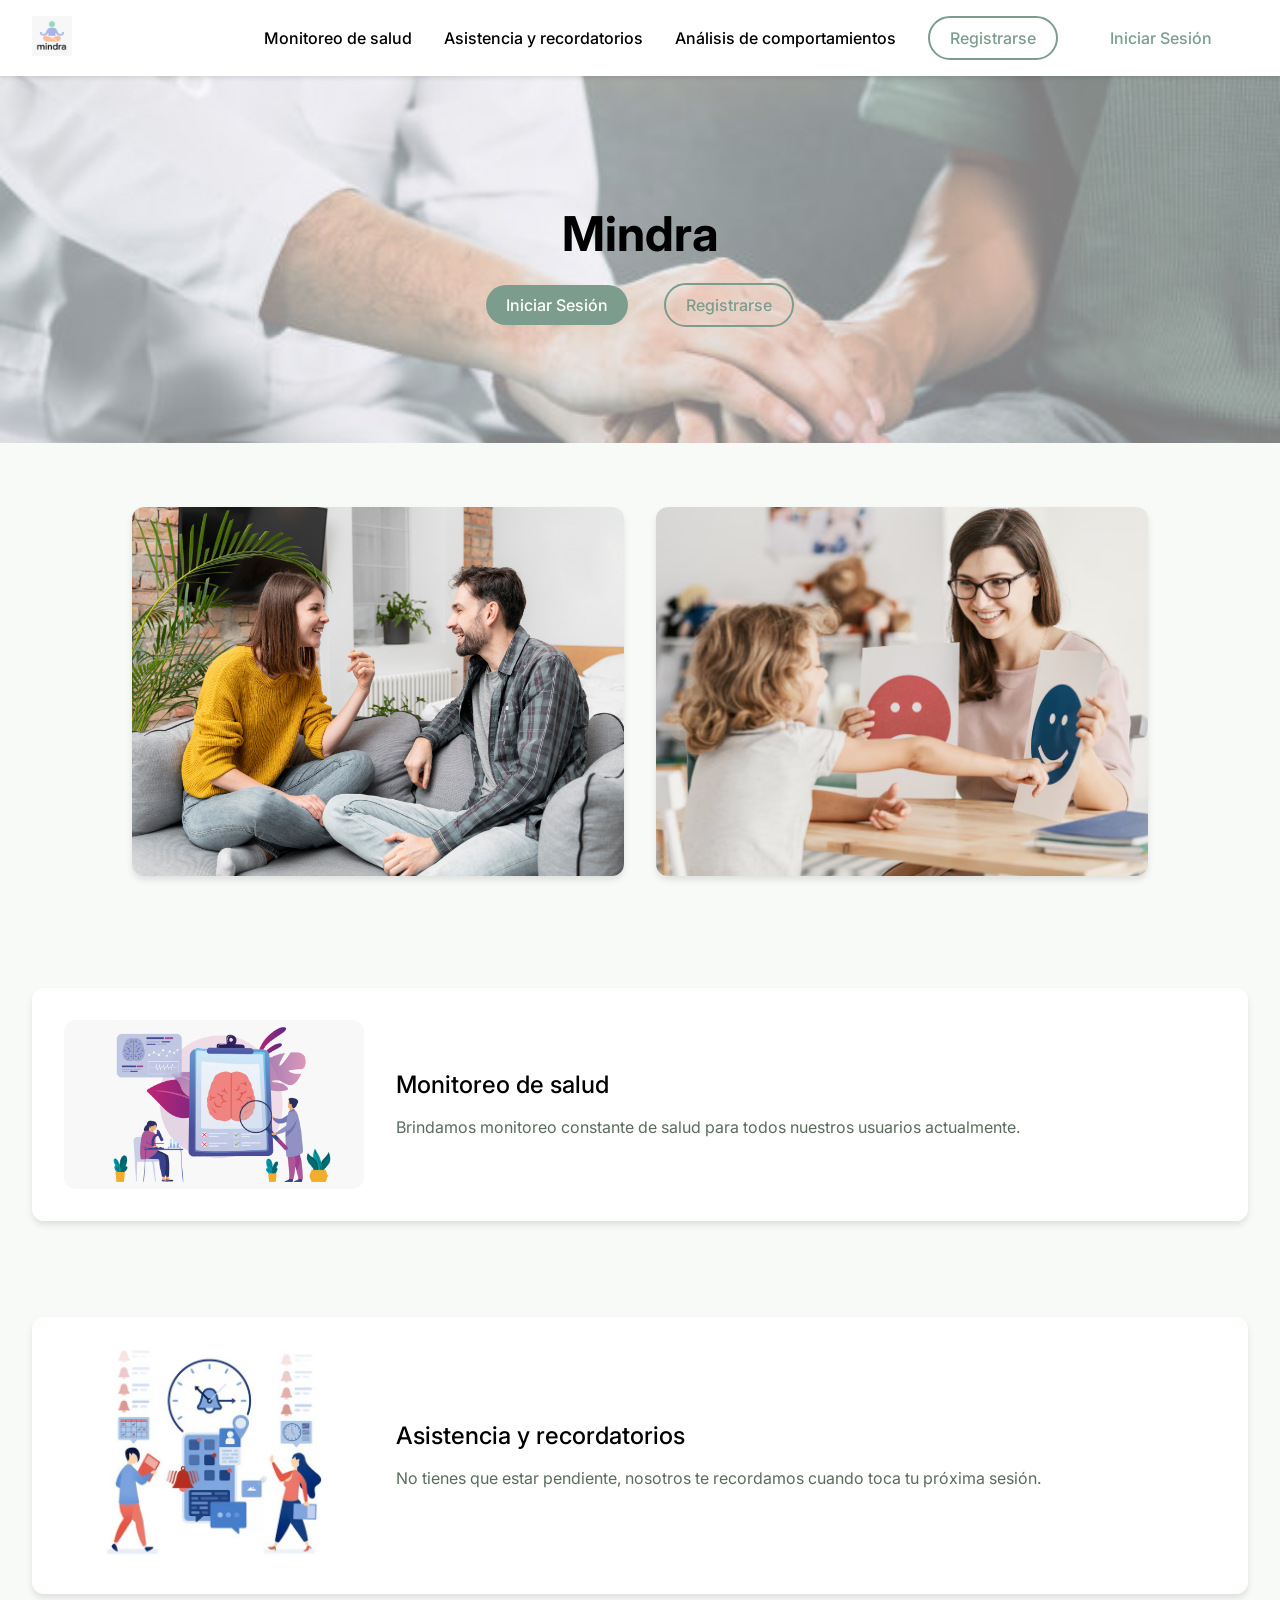
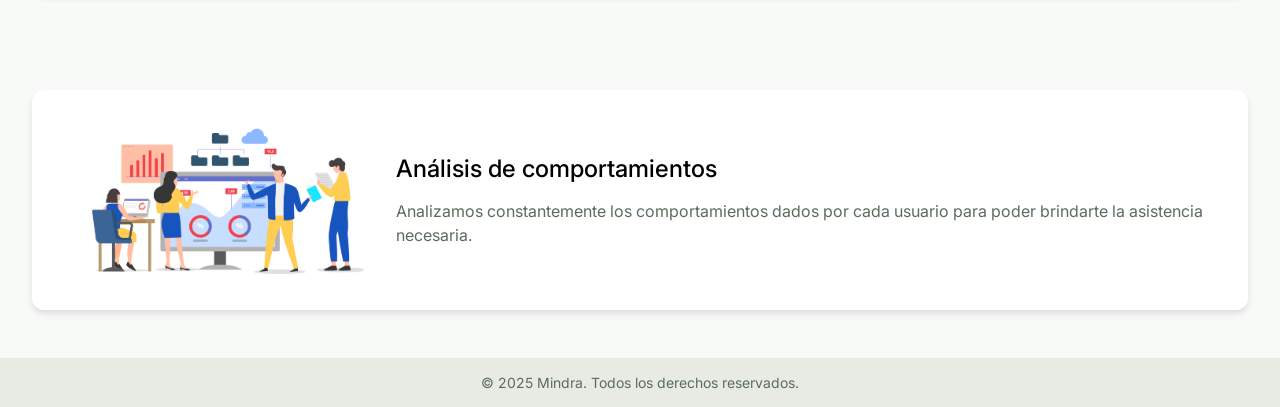
==== commit 0b908628: "Revert "Pagina + sidebar"" ====
--- a/public/index.html
+++ b/public/index.html
@@ -19,89 +19,87 @@
                 <li><a href="#" id="Monitoreo">Monitoreo de salud</a></li>
                 <li><a href="#" id="Asistencia">Asistencia y recordatorios</a></li>
                 <li><a href="#" id="Analisis">Análisis de comportamientos</a></li>
-                <li><a href="#" class="btn secondary" id="btnRegister">Registrarse</a></li>
-                <li><a href="#" class="btn tertiary" id="btnLogin">Iniciar Sesión</a></li>
-                <li><a href="#" class="btn tertiary" id="btnLogout" style="visibility: hidden;">Cerrar Sesión</a></li>
+                <li><a href="#" class="btn secondary">Registrarse</a></li>
+                <li><a href="#" class="btn tertiary">Iniciar Sesión</a></li>
             </ul>
         </nav>
     </header>
     <main>
         <section id="hero" style="background-image: linear-gradient(rgba(255, 255, 255, 0.5), rgba(255, 255, 255, 0.5)), url('assets/images/hero.jpg');">
             <h1>Mindra</h1>
-            <p id="greeting" style="font-size: 20px; margin-top: 1rem;"></p>
             <div class="btn-group">
-                <a href="#login" class="btn primary" id="btnHeroLogin">Iniciar Sesión</a>
-                <a href="#register" class="btn secondary" id="btnHeroRegister">Registrarse</a>
+                <a href="#login" class="btn primary">Iniciar Sesión</a>
+                <a href="#register" class="btn secondary">Registrarse</a>
             </div>
         </section>
-
         <section class="image-section">
             <div class="image-container">
                 <img src="assets/images/Pareja.jpg" alt="Pareja">
                 <img src="assets/images/Psicologa.jpg" alt="Psicologa">
             </div>
         </section>
+        
+<section id="MonitoreoCard" class="card-section">
+    <div class="card-horizontal">
+        <img src="assets/images/monitoreo.jpg" alt="Monitoreo de salud" class="card-img-horizontal">
+        <div class="card-text">
+            <h3>Monitoreo de salud</h3>
+            <p>Brindamos monitoreo constante de salud para todos nuestros usuarios actualmente.</p>
+        </div>
+    </div>
+</section>
 
-        <section id="MonitoreoCard" class="card-section">
-            <div class="card-horizontal">
-                <img src="assets/images/monitoreo.jpg" alt="Monitoreo de salud" class="card-img-horizontal">
-                <div class="card-text">
-                    <h3>Monitoreo de salud</h3>
-                    <p>Brindamos monitoreo constante de salud para todos nuestros usuarios actualmente.</p>
-                </div>
-            </div>
-        </section>
 
-        <section id="AsistenciaCard" class="card-section">
-            <div class="card-horizontal">
-                <img src="assets/images/recordatorios.jpg" alt="Asistencia y recordatorios" class="card-img-horizontal">
-                <div class="card-text">
-                    <h3>Asistencia y recordatorios</h3>
-                    <p>No tienes que estar pendiente, nosotros te recordamos cuando toca tu próxima sesión.</p>
-                </div>
-            </div>
-        </section>
+<section id="AsistenciaCard" class="card-section">
+    <div class="card-horizontal">
+        <img src="assets/images/recordatorios.jpg" alt="Asistencia y recordatorios" class="card-img-horizontal">
+        <div class="card-text">
+            <h3>Asistencia y recordatorios</h3>
+            <p>No tienes que estar pendiente, nosotros te recordamos cuando toca tu próxima sesión.</p>
+        </div>
+    </div>
+</section>
 
-        <section id="AnalisisCard" class="card-section">
-            <div class="card-horizontal">
-                <img src="assets/images/analisis.jpg" alt="Análisis de comportamientos" class="card-img-horizontal">
-                <div class="card-text">
-                    <h3>Análisis de comportamientos</h3>
-                    <p>Analizamos constantemente los comportamientos dados por cada usuario para poder brindarte la asistencia necesaria.</p>
-                </div>
-            </div>
-        </section>
+
+<section id="AnalisisCard" class="card-section">
+    <div class="card-horizontal">
+        <img src="assets/images/analisis.jpg" alt="Análisis de comportamientos" class="card-img-horizontal">
+        <div class="card-text">
+            <h3>Análisis de comportamientos</h3>
+            <p>Analizamos constantemente los comportamientos dados por cada usuario para poder brindarte la asistencia necesaria.</p>
+        </div>
+    </div>
+</section>
+
     </main>
-
     <footer>
         <p>© 2025 Mindra. Todos los derechos reservados.</p>
     </footer>
 
-    <template id="loginTemplate">
-        <div class="modal" id="loginModal">
-            <div class="modal-content">
-                <span class="close" id="closeLogin">&times;</span>
-                <h2>Iniciar Sesión</h2>
-                <input type="text" placeholder="Correo">
-                <input type="password" placeholder="Contraseña">
-                <button class="btn primary">Entrar</button>
-            </div>
+<template id="loginTemplate">
+    <div class="modal" id="loginModal">
+        <div class="modal-content">
+            <span class="close" id="closeLogin">&times;</span>
+            <h2>Iniciar Sesión</h2>
+            <input type="text" placeholder="Correo">
+            <input type="password" placeholder="Contraseña">
+            <button class="btn primary">Entrar</button>
         </div>
-    </template>
+    </div>
+</template>
 
-    <template id="registerTemplate">
-        <div class="modal" id="registerModal">
-            <div class="modal-content">
-                <span class="close" id="closeRegister">&times;</span>
-                <h2>Registrarse</h2>
-                <input type="text" placeholder="Nombre">
-                <input type="email" placeholder="Correo">
-                <input type="password" placeholder="Contraseña">
-                <button class="btn primary">Registrarse</button>
-            </div>
+<template id="registerTemplate">
+    <div class="modal" id="registerModal">
+        <div class="modal-content">
+            <span class="close" id="closeRegister">&times;</span>
+            <h2>Registrarse</h2>
+            <input type="text" placeholder="Nombre">
+            <input type="email" placeholder="Correo">
+            <input type="password" placeholder="Contraseña">
+            <button class="btn primary">Registrarse</button>
         </div>
-    </template>
-
-    <script src="assets/scripts/main.js"></script>
+    </div>
+</template>
+<script src="assets/scripts/main.js"></script>
 </body>
 </html>
--- a/public/assets/styles/styles.css
+++ b/public/assets/styles/styles.css
@@ -333,89 +333,3 @@
 .modal-content button:hover {
     background-color: #688779;
 }
-
-.sidebar {
-  background-color: #4e5d52; /* Verde oscuro */
-  padding: 1rem;
-  box-shadow: 0 2px 5px rgba(0, 0, 0, 0.1);
-  width: 250px;
-  height: 100vh;
-  position: fixed;
-  top: 0;
-  left: 0;
-  color: white;
-  font-family: 'Segoe UI', Tahoma, Geneva, Verdana, sans-serif;
-}
-
-.sidebar-header {
-  font-size: 24px;
-  font-weight: bold;
-  margin-bottom: 1.5rem;
-  color: white;
-}
-
-.sidebar-menu {
-  list-style: none;
-  padding: 0;
-  display: flex;
-  flex-direction: column;
-  gap: 1rem;
-}
-
-.sidebar-menu li {
-  display: block;
-}
-
-.sidebar-menu a {
-  text-decoration: none;
-  color: white;
-  font-size: 16px;
-  padding: 0.5rem 1rem;
-  display: block;
-  border-radius: 6px;
-  transition: background 0.2s ease;
-}
-
-.sidebar-menu a:hover {
-  background-color: #3a453c; /* Verde más oscuro al pasar el mouse */
-}
-
-.main-content {
-  margin-left: 270px;
-  padding: 2rem;
-}
-
-.card {
-  background-color: white;
-  border-radius: 10px;
-  padding: 1rem;
-  margin-bottom: 1.5rem; /* <- agrega espacio entre cards */
-  box-shadow: 0 2px 4px rgba(0, 0, 0, 0.1);
-}
-
-.emotion-btn {
-      margin: 0.5rem 0.5rem 0 0;
-      padding: 0.5rem 1rem;
-      border: 1px solid #ccc;
-      border-radius: 8px;
-      background-color: #f0f8ff;
-      cursor: pointer;
-      font-size: 1rem;
-      transition: background-color 0.2s ease;
-}
-
-.emotion-btn:hover {
-      background-color: #e0f0ff;
-}
-
-.emotion-btn.selected {
-      background-color: #d1e7dd;
-      border-color: #198754;
-      color: #155724;
-      font-weight: bold;
-}
-.response {
-      margin-top: 0.5rem;
-      font-style: italic;
-      color: #333;
-}
